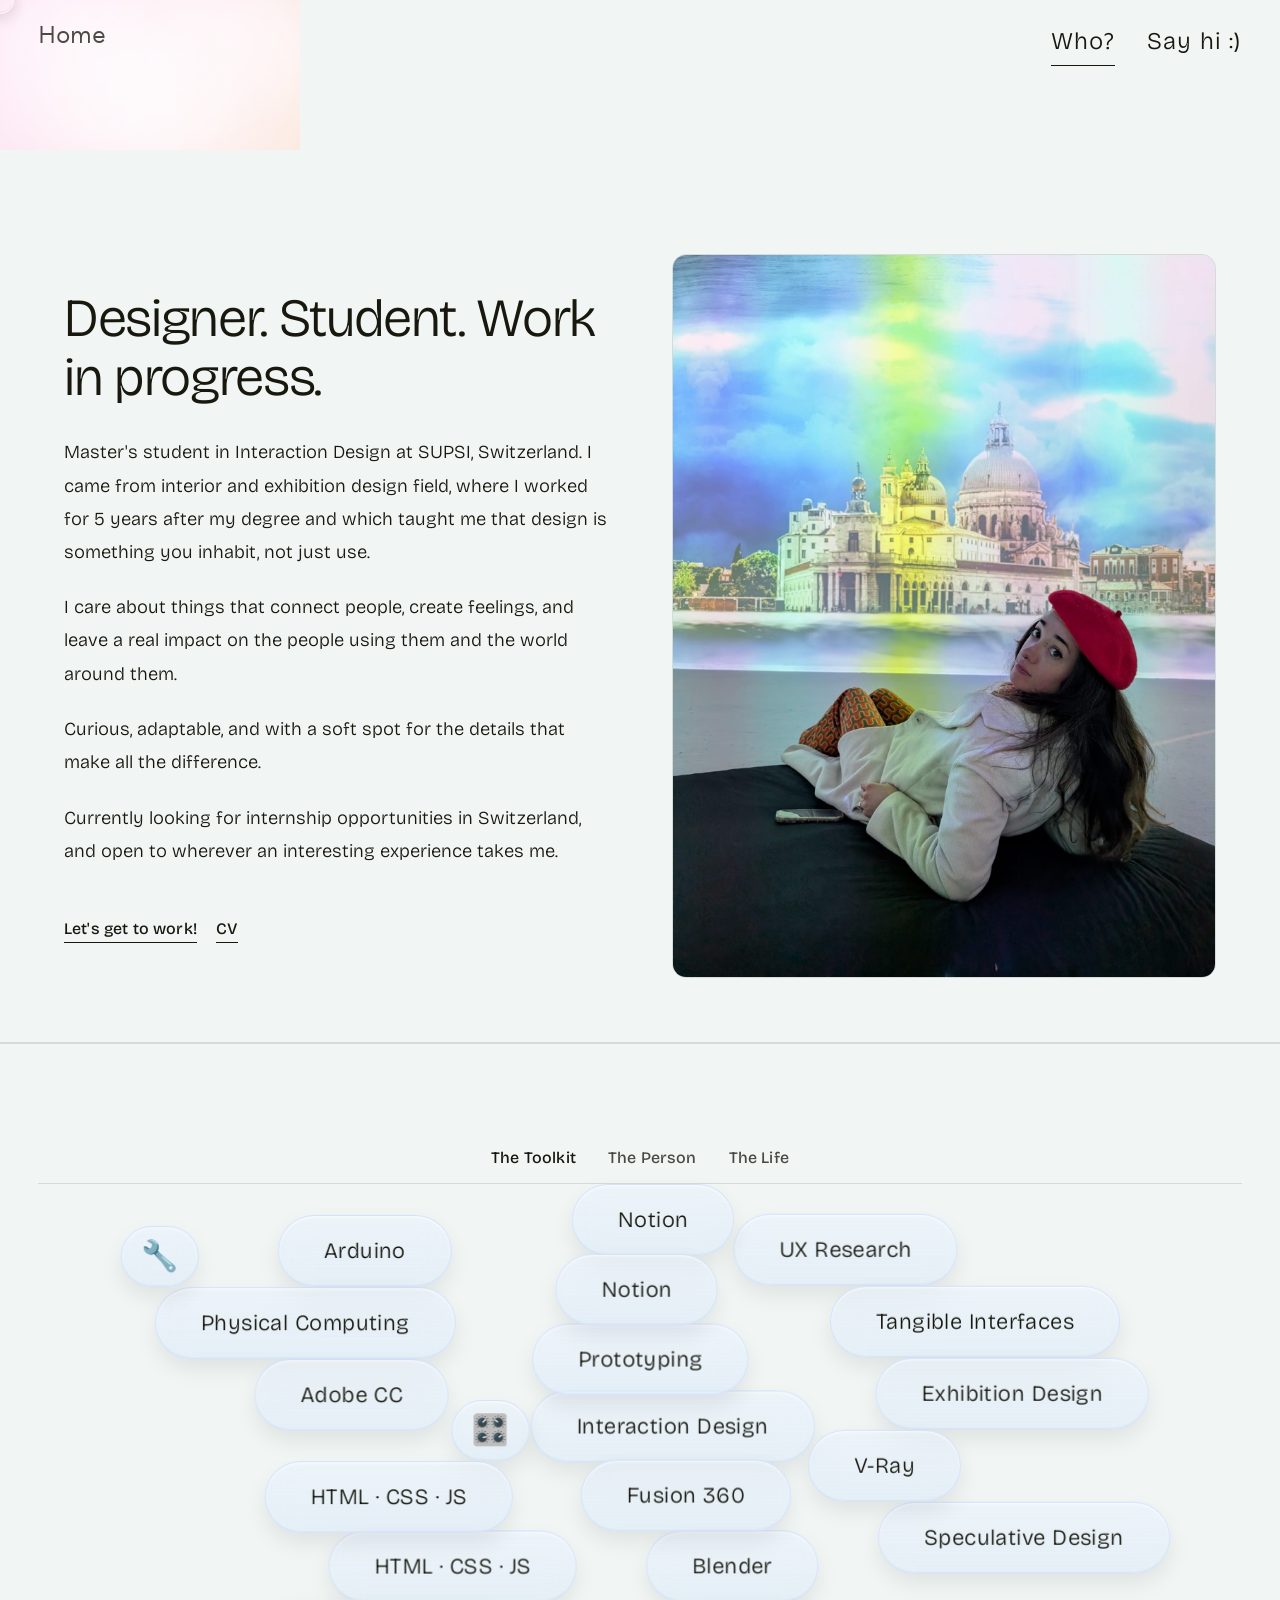
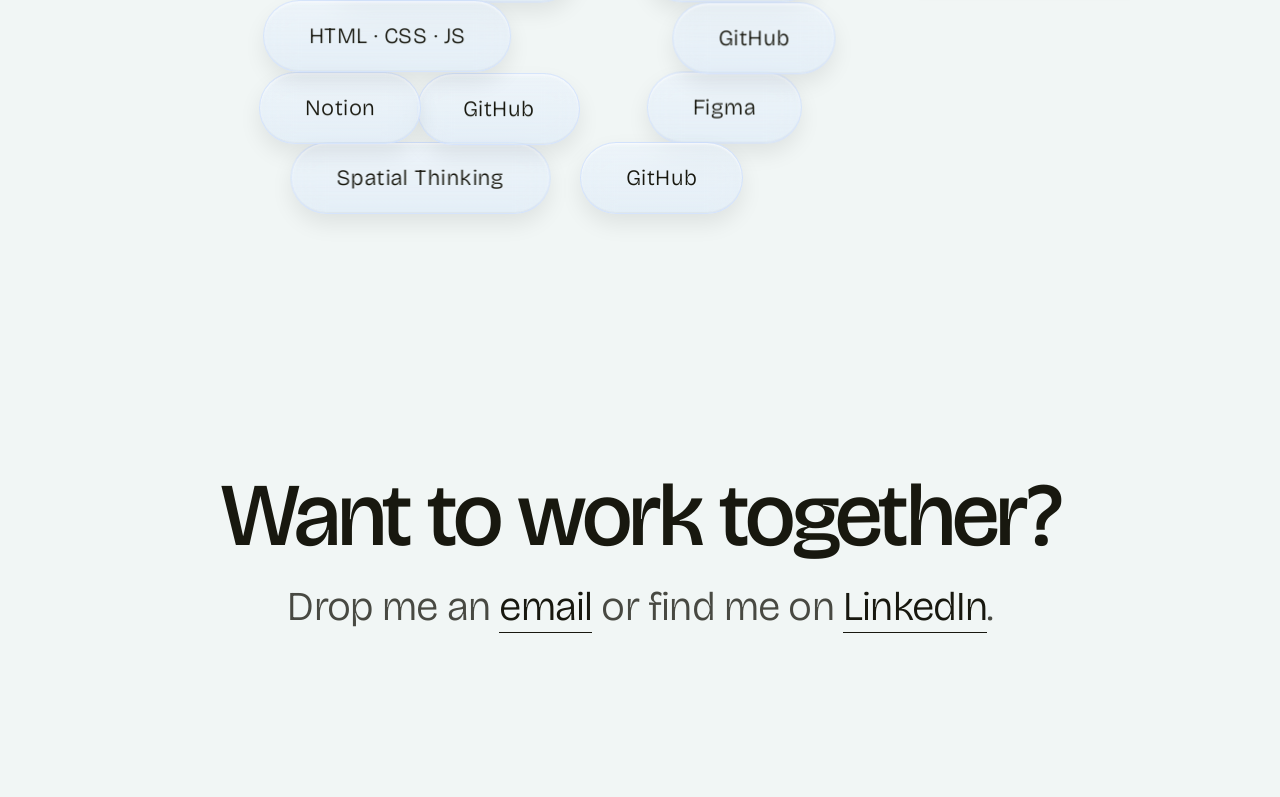
==== about.html @ cd83e803 "redesign: cube hero, nav, intro page" ====
<!DOCTYPE html>
<html lang="en">
<head>
  <meta charset="UTF-8" />
  <meta name="viewport" content="width=device-width, initial-scale=1.0" />
  <title>Nerea Asensio — About</title>
  <meta name="description" content="About Nerea Asensio, interaction designer and Master's student in Interaction Design at SUPSI, Switzerland." />

  <link rel="preconnect" href="https://fonts.googleapis.com" />
  <link rel="preconnect" href="https://fonts.gstatic.com" crossorigin />
  <link href="https://fonts.googleapis.com/css2?family=Bricolage+Grotesque:opsz,wght@12..96,300;12..96,400;12..96,500;12..96,600;12..96,700&display=swap" rel="stylesheet" />

  <link rel="stylesheet" href="style.css" />
</head>
<body>
  <canvas id="fluidCanvas" aria-hidden="true"></canvas>
  <div id="cur" aria-hidden="true"></div>

  <nav id="nav" role="navigation" aria-label="Main navigation">
    <ul class="nav-links">
      <li><a href="about.html" class="is-current" aria-current="page">Who?</a></li>
      <li><a href="mailto:nere.at.2@gmail.com">Say hi :)</a></li>
    </ul>
  </nav>

  <a href="index.html#home" id="siteHomeLink" class="is-nav" aria-label="Go home">
    <span class="label-hero" aria-hidden="true">Hi, I'm Nerea!</span>
    <span class="label-nav"  aria-hidden="false">Home</span>
  </a>

  <main>
    <section class="about-grid" aria-label="About Nerea">
      <div class="about-copy">
        <h1 class="about-q">
          <span class="r-break">Designer.</span>
          <span class="r-break">Student.</span>
          <span class="r-break">Work in progress.</span>
        </h1>
        <p class="about-body">Master's student in Interaction Design at SUPSI, Switzerland. I came from interior and exhibition design field, where I worked for 5 years after my degree and which taught me that design is something you inhabit, not just use.</p>
        <p class="about-body">I care about things that connect people, create feelings, and leave a real impact on the people using them and the world around them.</p>
        <p class="about-body">Curious, adaptable, and with a soft spot for the details that make all the difference.</p>
        <p class="about-body">Currently looking for internship opportunities in Switzerland, and open to wherever an interesting experience takes me.</p>
        <div class="about-cta-row">
          <a href="mailto:nere.at.2@gmail.com" class="about-cta">Let's get to work!</a>
          <a href="assets/cv/nerea_asensio_designer_cv.pdf" download class="about-cta about-cta--cv">CV</a>
        </div>
      </div>

      <div class="about-photo">
        <img src="assets/who/jpeg/0EE6CC74-15D5-4511-9AD6-750D167FF077.jpeg" alt="Nerea Asensio" />
      </div>
    </section>

    <section class="pit-tabs-section" aria-label="More about Nerea">
      <div class="pit-tabs-bar">
        <button class="pit-tab active" data-target="pit-skills" type="button">The Toolkit</button>
        <button class="pit-tab" data-target="pit-traits" type="button">The Person</button>
        <button class="pit-tab" data-target="pit-life" type="button">The Life</button>
      </div>

      <div class="pit-panels">
        <div class="pit-panel active" id="pit-skills">
          <div class="pit-inner">
            <div class="tag-bubble" data-pit="skills">Interaction Design</div>
            <div class="tag-bubble" data-pit="skills">UX Research</div>
            <div class="tag-bubble" data-pit="skills">Prototyping</div>
            <div class="tag-bubble" data-pit="skills">Figma</div>
            <div class="tag-bubble" data-pit="skills">HTML · CSS · JS</div>
            <div class="tag-bubble" data-pit="skills">Arduino</div>
            <div class="tag-bubble" data-pit="skills">Physical Computing</div>
            <div class="tag-bubble" data-pit="skills">Tangible Interfaces</div>
            <div class="tag-bubble" data-pit="skills">Spatial Thinking</div>
            <div class="tag-bubble" data-pit="skills">Speculative Design</div>
            <div class="tag-bubble" data-pit="skills">Exhibition Design</div>
            <div class="tag-bubble" data-pit="skills">Adobe CC</div>
            <div class="tag-bubble" data-pit="skills">Blender</div>
            <div class="tag-bubble" data-pit="skills">Fusion 360</div>
            <div class="tag-bubble" data-pit="skills">V-Ray</div>
            <div class="tag-bubble" data-pit="skills">GitHub</div>
            <div class="tag-bubble" data-pit="skills">Notion</div>
            <div class="tag-bubble tag-bubble--emoji" data-pit="skills">✏️</div>
            <div class="tag-bubble tag-bubble--emoji" data-pit="skills">🖥️</div>
            <div class="tag-bubble tag-bubble--emoji" data-pit="skills">🔧</div>
            <div class="tag-bubble tag-bubble--emoji" data-pit="skills">📐</div>
            <div class="tag-bubble tag-bubble--emoji" data-pit="skills">🎛️</div>
          </div>
        </div>

        <div class="pit-panel" id="pit-traits">
          <div class="pit-inner">
            <div class="tag-bubble" data-pit="traits">Italian 🤌</div>
            <div class="tag-bubble" data-pit="traits">Spanish</div>
            <div class="tag-bubble" data-pit="traits">English</div>
            <div class="tag-bubble" data-pit="traits">Catalan</div>
            <div class="tag-bubble" data-pit="traits">Learning German!</div>
            <div class="tag-bubble" data-pit="traits">Curious</div>
            <div class="tag-bubble" data-pit="traits">Detail-oriented</div>
            <div class="tag-bubble" data-pit="traits">Empathetic</div>
            <div class="tag-bubble" data-pit="traits">Collaborative</div>
            <div class="tag-bubble" data-pit="traits">Creative</div>
            <div class="tag-bubble" data-pit="traits">Adaptable</div>
            <div class="tag-bubble" data-pit="traits">Systems thinker</div>
            <div class="tag-bubble" data-pit="traits">Storyteller</div>
            <div class="tag-bubble" data-pit="traits">Organized</div>
            <div class="tag-bubble" data-pit="traits">Perfectionist</div>
            <div class="tag-bubble" data-pit="traits">Enthusiastic</div>
            <div class="tag-bubble tag-bubble--emoji" data-pit="traits">💬</div>
            <div class="tag-bubble tag-bubble--emoji" data-pit="traits">🌍</div>
            <div class="tag-bubble tag-bubble--emoji" data-pit="traits">✨</div>
            <div class="tag-bubble tag-bubble--emoji" data-pit="traits">🤝</div>
          </div>
        </div>

        <div class="pit-panel" id="pit-life">
          <div class="pit-inner">
            <div class="tag-bubble" data-pit="life">Diving</div>
            <div class="tag-bubble" data-pit="life">Mountains</div>
            <div class="tag-bubble" data-pit="life">Skiing</div>
            <div class="tag-bubble" data-pit="life">Running</div>
            <div class="tag-bubble" data-pit="life">Dog mum</div>
            <div class="tag-bubble" data-pit="life">Nature</div>
            <div class="tag-bubble" data-pit="life">Travel</div>
            <div class="tag-bubble" data-pit="life">Art</div>
            <div class="tag-bubble" data-pit="life">Baking</div>
            <div class="tag-bubble" data-pit="life">Yoga</div>
            <div class="tag-bubble tag-bubble--emoji" data-pit="life">🌊</div>
            <div class="tag-bubble tag-bubble--emoji" data-pit="life">🏔️</div>
            <div class="tag-bubble tag-bubble--emoji" data-pit="life">⛷️</div>
            <div class="tag-bubble tag-bubble--emoji" data-pit="life">🏃</div>
            <div class="tag-bubble tag-bubble--emoji" data-pit="life">🐕</div>
            <div class="tag-bubble tag-bubble--emoji" data-pit="life">🌿</div>
            <div class="tag-bubble tag-bubble--emoji" data-pit="life">✈️</div>
            <div class="tag-bubble tag-bubble--emoji" data-pit="life">🎨</div>
            <div class="tag-bubble tag-bubble--emoji" data-pit="life">🍞</div>
            <div class="tag-bubble tag-bubble--emoji" data-pit="life">🧘</div>
          </div>
        </div>
      </div>
    </section>

    <section id="cta" aria-label="Call to action">
      <div class="cta-inner">
        <p class="cta-line1">Want to work together?</p>
        <p class="cta-line2">
          Drop me an
          <a href="mailto:nere.at.2@gmail.com" class="cta-link">email</a>
          or find me on
          <a href="https://www.linkedin.com/in/nerea-a-777526192/" class="cta-link" target="_blank" rel="noopener">LinkedIn</a>.
        </p>
      </div>
    </section>
  </main>

  <button id="back-top" aria-label="Back to top">Nowhere to go but up ↑↑</button>

  <script src="about.js"></script>
</body>
</html>
---- style.css ----
/* ─────────────────────────────────────────────
   RESET & TOKENS
───────────────────────────────────────────── */
*, *::before, *::after { margin: 0; padding: 0; box-sizing: border-box; }

@font-face {
  font-family: "Wix Madefor Text";
  src: url("./fonts/WixMadeforText-Regular.ttf") format("truetype");
  font-style: normal;
  font-weight: 400;
  font-display: swap;
}

@font-face {
  font-family: "Wix Madefor Text";
  src: url("./fonts/WixMadeforText-Medium.ttf") format("truetype");
  font-style: normal;
  font-weight: 500;
  font-display: swap;
}

@font-face {
  font-family: "Wix Madefor Text";
  src: url("./fonts/WixMadeforText-SemiBold.ttf") format("truetype");
  font-style: normal;
  font-weight: 600;
  font-display: swap;
}

@font-face {
  font-family: "Wix Madefor Text";
  src: url("./fonts/WixMadeforText-Bold.ttf") format("truetype");
  font-style: normal;
  font-weight: 700;
  font-display: swap;
}

@font-face {
  font-family: "Wix Madefor Text";
  src: url("./fonts/WixMadeforText-ExtraBold.ttf") format("truetype");
  font-style: normal;
  font-weight: 800;
  font-display: swap;
}

:root {
  --cream:   #EAEAEA;
  --cream2:  #EAEAEA;
  --ink:     #000000;
  --ink2:    rgba(0, 0, 0, 0.78);
  --muted:   rgba(0, 0, 0, 0.72);
  --border:  rgba(0, 0, 0, 0.12);
  --light:   #EAEAEA;

  /* one accent per project — swapped in via JS */
  --accent:  #18180F;

  --font-display: 'Bricolage Grotesque', sans-serif;
  --font-body:    'Wix Madefor Text', sans-serif;

  --ease-out-expo: cubic-bezier(.16,1,.3,1);
  --ease-in-out:   cubic-bezier(.76,0,.24,1);
}

html { 
  scroll-behavior: smooth; 
  font-size: 16px;
  scroll-snap-type: y proximity;
}

body {
  cursor: none;
  background: var(--cream);
  color: var(--ink);
  font-family: var(--font-display);
  font-weight: 300;
  line-height: 1.6;
  overflow-x: hidden;
  -webkit-font-smoothing: antialiased;
  overflow-wrap: break-word;
  word-break: normal;
  hyphens: none;
}
body.intro-lock {
  overflow: hidden;
  height: 100vh;
}

/* ─────────────────────────────────────────────
   CUSTOM CURSOR
───────────────────────────────────────────── */
#cur {
  position: fixed;
  width: 28px;
  height: 28px;
  border-radius: 50%;
  pointer-events: none;
  z-index: 9999;
  transform: translate(-50%, -50%);
  transition: width .3s var(--ease-out-expo),
              height .3s var(--ease-out-expo),
              opacity .25s;

  /* Fully transparent fill — content shows through */
  background: transparent;

  /* Glass rim */
  border: 1.5px solid rgba(255,255,255,0.50);

  /* Depth */
  box-shadow:
    inset 0 1.5px 2px rgba(255,255,255,0.55),
    inset 0 -1px 1.5px rgba(0,0,0,0.08),
    0 4px 16px rgba(0,0,0,0.15);
}

/* Specular highlight — faint upper-left shine arc */
#cur::before {
  content: '';
  position: absolute;
  inset: 0;
  border-radius: 50%;
  background: radial-gradient(
    ellipse 55% 38% at 36% 26%,
    rgba(255,255,255,0.22) 0%,
    rgba(255,255,255,0) 100%
  );
  pointer-events: none;
}

body.hov #cur {
  width: 18px;
  height: 18px;
  opacity: 0.75;
}

/* ─────────────────────────────────────────────
   INTRO SCREEN
───────────────────────────────────────────── */
#intro {
  position: fixed;
  inset: 0;
  background: #F5F5F0;
  z-index: 8000;
  display: flex;
  align-items: center;
  justify-content: center;
  transition: opacity .9s var(--ease-in-out);
}
#intro.out {
  opacity: 0;
  pointer-events: none;
}

.hello-word {
  position: absolute;
  font-family: var(--font-display);
  font-weight: 300;
  font-size: clamp(2.8rem, 7vw, 6rem);
  color: rgba(0,0,0,0);
  letter-spacing: -.02em;
  transition: opacity .45s ease, transform .45s var(--ease-out-expo), color .45s;
  transform: translateY(14px);
  opacity: 0;
}
.hello-word.visible {
  color: rgba(0,0,0,0.85);
  transform: translateY(0);
  opacity: 1;
}
.hello-word.fading {
  color: rgba(0,0,0,0);
  transform: translateY(-14px);
  opacity: 0;
}

.intro-lang {
  position: absolute;
  bottom: 2.5rem;
  left: 50%;
  transform: translateX(-50%);
  font-size: 11px;
  letter-spacing: .14em;
  text-transform: uppercase;
  color: rgba(0,0,0,0.35);
  font-family: var(--font-body);
  transition: opacity .3s;
}
.intro-skip {
  position: absolute;
  bottom: 2.5rem;
  right: 2.5rem;
  font-size: 11px;
  letter-spacing: .12em;
  text-transform: uppercase;
  color: rgba(0,0,0,0.35);
  font-family: var(--font-body);
}

/* ─────────────────────────────────────────────
   NAV
───────────────────────────────────────────── */
nav {
  position: fixed;
  top: 0; left: 0; right: 0;
  z-index: 500;
  padding: 1.4rem 2.4rem;
  display: flex;
  justify-content: flex-end;
  align-items: center;
  background: transparent;
  border-bottom: .5px solid transparent;
  transition: border-color .3s;
}
nav.scrolled { border-bottom-color: transparent; }

@keyframes logoWobble {
  0% { transform: scale(1); }
  20% { transform: scale(1.12) rotate(-2deg); }
  45% { transform: scale(1.12) rotate(1.6deg); }
  70% { transform: scale(1.12) rotate(-1deg); }
  100% { transform: scale(1.12) rotate(0deg); }
}

.nav-links {
  display: flex;
  gap: 2rem;
  list-style: none;
}
.nav-links a {
  font-size: 24px;
  color: var(--muted);
  text-decoration: none;
  letter-spacing: .05em;
  transition:
    color .25s ease,
    opacity .25s ease,
    transform .35s var(--ease-out-expo),
    text-shadow .35s ease;
  cursor: none;
  display: inline-block;
  position: relative;
  transform-origin: center;
}
.nav-links a::after {
  content: "";
  position: absolute;
  left: 0;
  right: 0;
  bottom: -0.22em;
  height: 1px;
  background: currentColor;
  transform: scaleX(0);
  transform-origin: right;
  transition: transform .35s var(--ease-out-expo);
}
.nav-links a:hover,
.nav-links a:focus-visible {
  opacity: 1;
  transform: translateY(-2px);
  text-shadow: 0 0 18px rgba(0, 0, 0, 0.18);
  outline: none;
}
.nav-links a:hover::after,
.nav-links a:focus-visible::after,
.nav-links a.is-current::after {
  transform: scaleX(1);
  transform-origin: left;
}
/* ── Site home link (top-left, all pages) ── */
#siteHomeLink {
  position: fixed;
  top: 1.4rem;
  left: 2.4rem;
  z-index: 600;
  font-family: var(--font-body);
  font-weight: 400;
  color: var(--muted);
  text-decoration: none;
  cursor: none;
  line-height: 1;
}

#siteHomeLink .label-hero,
#siteHomeLink .label-nav {
  display: block;
  white-space: nowrap;
  transition: opacity .38s ease, transform .42s var(--ease-out-expo);
  position: absolute;
  top: 0;
  left: 0;
}

#siteHomeLink .label-nav {
  font-size: 24px;
}

#siteHomeLink .label-hero {
  font-family: var(--font-display);
  font-size: clamp(2rem, 4vw, 3rem);
}

/* Hero state: big label visible, nav label hidden */
#siteHomeLink.is-hero .label-hero {
  color: var(--ink);
  opacity: 1;
  transform: translateY(0);
}
#siteHomeLink.is-hero .label-nav {
  opacity: 0;
  transform: translateY(4px);
  pointer-events: none;
}

/* Nav state: small label visible, hero label hidden */
#siteHomeLink.is-nav .label-hero {
  opacity: 0;
  transform: translateY(-6px);
  pointer-events: none;
}
#siteHomeLink.is-nav .label-nav {
  color: var(--muted);
  opacity: 1;
  transform: translateY(0);
}

/* Wobble on hover (nav state only) */
#siteHomeLink.is-nav:hover {
  animation: logoWobble .7s ease-in-out;
  transform: scale(1.12);
  transform-origin: left center;
}

/* ─────────────────────────────────────────────
   HERO
───────────────────────────────────────────── */
.hero {
  min-height: 100vh;
  background: #F5F5F0;
  display: flex;
  flex-direction: column;
  align-items: center;
  justify-content: center;
  position: relative;
  overflow: hidden;
  user-select: none;
}

/* ── Hero tagline (bottom-left of hero) ── */
.hero-tagline {
  position: absolute;
  bottom: 4rem;
  left: 2.4rem;
  font-family: var(--font-display);
  font-size: clamp(2rem, 4vw, 3rem);
  font-weight: 400;
  color: #fff;
  margin: 0;
  z-index: 3;
  pointer-events: none;
  line-height: 1.25;
  display: flex;
  flex-direction: column;
  gap: 0;
  white-space: nowrap;
  mix-blend-mode: difference;
}
.hero-tagline span {
  display: block;
}
.hero-tagline strong {
  font-weight: 700;
}

.drag-hint {
  position: absolute;
  bottom: 2.5rem;
  left: 50%;
  transform: translateX(-50%);
  font-family: var(--font-body);
  font-size: 13px;
  font-weight: 400;
  letter-spacing: .12em;
  text-transform: lowercase;
  color: rgba(0,0,0,0.32);
  white-space: nowrap;
  margin: 0;
  z-index: 2;
  pointer-events: none;
}

/* ─────────────────────────────────────────────
   SHARED SECTION STYLES
───────────────────────────────────────────── */
section { padding: 5.5rem 2.4rem; }

.sec-label {
  font-size: 11px;
  letter-spacing: .13em;
  text-transform: uppercase;
  color: var(--muted);
  margin-bottom: 2.8rem;
  display: flex;
  align-items: center;
  gap: 14px;
  font-family: var(--font-body);
}
.sec-label::after {
  content: '';
  flex: 1;
  height: .5px;
  background: var(--border);
}

/* Responsive breaks: block on mobile, inline on desktop */
.r-break { display: block; }
@media (min-width: 721px) {
  .r-break { display: inline; }
}

/* ─────────────────────────────────────────────
   PHILOSOPHY
───────────────────────────────────────────── */
#philosophy {
  background: var(--phil-bg, #141018);
  position: relative;
  z-index: 2;
}

/* ── Sticky stage: pinned to viewport while section scrolls beneath ── */
.phil-stage {
  position: sticky;
  top: 0;
  height: 100vh;
  overflow: hidden;
}

/* ── Text wrap: absolute fill, CSS grid stacks all phrases in same cell ── */
.phil-text-wrap {
  position: absolute;
  inset: 0;
  display: grid;
  grid-template-rows: 1fr;
  grid-template-columns: 1fr;
  align-items: center;
  padding: 0 2.4rem;
}

/* ── Each phrase occupies the same grid cell — only opacity changes ── */
.phil-phrase {
  grid-row: 1;
  grid-column: 1;
  width: 100%;
  max-width: 1200px;
  justify-self: center;
  opacity: 0;
  transition: opacity .5s var(--ease-out-expo);
  pointer-events: none;
}
.phil-phrase.active {
  opacity: 1;
  pointer-events: auto;
}

/* ── Text (no transitions — phrase container controls visibility) ── */
.phil-text {
  font-family: var(--font-display);
  font-size: clamp(2.4rem, 5.5vw, 5rem);
  font-weight: 400;
  letter-spacing: -.03em;
  line-height: 1.1;
  color: rgba(255, 255, 255, 0.92);
}

/* offset text to the side opposite the doodle */
.phil-phrase[data-side="right"] .phil-text { margin-right: 50%; }
.phil-phrase[data-side="left"]  .phil-text { margin-left:  50%; }

/* ── Stack phrase container ── */
.phil-text--stack {
  display: flex;
  flex-direction: column;
  gap: .08em;
}

/* ── Stack lines: only opacity, no movement ── */
.phil-stack-line {
  margin: 0;
  opacity: 0;
  transition: opacity .5s var(--ease-out-expo);
}
.phil-stack-line.stack-current { opacity: 1; }
.phil-stack-line.stack-faded1  { opacity: 0.5; }
.phil-stack-line.stack-faded2  { opacity: 0.3; }

/* ── Scroll triggers: invisible, create scroll distance ── */
.phil-trigger {
  height: 40vh;
}
.phil-trigger:last-of-type {
  height: 65vh;
}

/* ── Mascot (fixed, JS moves left/right and swaps pose) ── */
.phil-mascot {
  --px: 0px;
  --py: 0px;
  position: fixed;
  top: 50%;
  left: 68%;
  width: clamp(400px, 66vh, 840px);
  height: clamp(400px, 66vh, 840px);
  transform: translate(-50%, -50%) translate(var(--px), var(--py));
  pointer-events: none;
  z-index: 6;
  opacity: 0;
  transition:
    opacity .5s ease,
    left .55s var(--ease-out-expo);
}
.phil-mascot.visible    { opacity: 1; }
.phil-mascot.side-right { left: 68%; }
.phil-mascot.side-left  { left: 32%; }

/* ── Poses ── */
.phil-pose {
  position: absolute;
  inset: 0;
  width: 100%;
  height: 100%;
  object-fit: contain;
  opacity: 0;
  transition: opacity .45s ease;
}
.phil-pose.active {
  opacity: 0.88;
  animation: philBob 4s ease-in-out .4s infinite;
}

@keyframes philBob {
  0%, 100% { transform: translateY(0); }
  50%       { transform: translateY(-13px); }
}

/* ─────────────────────────────────────────────
   PHILOSOPHY — mobile
───────────────────────────────────────────── */
@media (max-width: 720px) {
  .phil-text-wrap {
    padding: 0 1.4rem;
    align-items: center;
  }

  .phil-phrase[data-side="right"] .phil-text,
  .phil-phrase[data-side="left"]  .phil-text {
    max-width: 58%;
    text-align: center;
  }
  .phil-phrase[data-side="right"] .phil-text { margin-right: 42%; }
  .phil-phrase[data-side="left"]  .phil-text { margin-left: 42%; }

  .phil-mascot {
    top: 50%;
    left: 72%;
    transform: translate(-50%, -50%) translate(var(--px), var(--py));
    width: clamp(170px, 30vh, 260px);
    height: clamp(170px, 30vh, 260px);
    transition: opacity .5s ease, left .55s var(--ease-out-expo);
  }
  .phil-mascot.side-right { left: 72%; }
  .phil-mascot.side-left  { left: 28%; }

  .phil-text {
    font-size: clamp(1.8rem, 7vw, 2.8rem);
  }

  .phil-trigger {
    height: 50vh;
  }
  .phil-trigger:last-of-type {
    height: 72vh;
  }
}

/* ─────────────────────────────────────────────
   CTA
───────────────────────────────────────────── */
#cta {
  background: transparent;
  min-height: 55vh;
  display: flex;
  align-items: center;
  justify-content: center;
  padding: 5rem 2.4rem;
  text-align: center;
}

.cta-inner {
  display: flex;
  flex-direction: column;
  gap: 1.2rem;
  align-items: center;
}

.cta-line1 {
  font-family: var(--font-display);
  font-size: clamp(2.8rem, 7vw, 6.5rem);
  font-weight: 500;
  letter-spacing: -.03em;
  line-height: 1.05;
  color: var(--ink);

  opacity: 0;
  transition: opacity .75s var(--ease-out-expo);
}

.cta-line2 {
  font-family: var(--font-display);
  font-size: clamp(1.4rem, 3.2vw, 2.8rem);
  font-weight: 300;
  letter-spacing: -.02em;
  line-height: 1.2;
  color: var(--ink2);

  opacity: 0;
  transition: opacity .75s var(--ease-out-expo) .12s;
}

#cta.cta-revealed .cta-line1,
#cta.cta-revealed .cta-line2 {
  opacity: 1;
}

.cta-link {
  color: var(--ink);
  text-decoration: none;
  border-bottom: 1.5px solid var(--ink);
  padding-bottom: 1px;
  cursor: none;
  transition: color .25s, border-color .25s;
}
.cta-link:hover {
  color: var(--muted);
  border-color: var(--muted);
}

@media (max-width: 720px) {
  #cta { min-height: 40vh; padding: 4rem 1.4rem; }
  .cta-line1 { font-size: clamp(2rem, 8vw, 3rem); }
  .cta-line2 { font-size: clamp(1.1rem, 5vw, 1.6rem); }
}


/* ─────────────────────────────────────────────
   BACK TO TOP
───────────────────────────────────────────── */
#back-top {
  position: fixed;
  bottom: 2rem;
  left: 2rem;
  z-index: 400;
  background: none;
  border: none;
  padding: 0;
  font-family: var(--font-body);
  font-size: 11px;
  font-weight: 400;
  letter-spacing: .12em;
  text-transform: uppercase;
  color: var(--muted);
  cursor: none;
  opacity: 0;
  transform: translateY(6px) scale(1);
  transition: opacity .35s ease, transform .35s ease, color .2s;
  pointer-events: none;
}
#back-top.visible {
  opacity: 1;
  transform: translateY(0) scale(1);
  pointer-events: all;
}
#back-top:hover {
  color: var(--ink);
  transform: translateY(0) scale(1.14);
}

@media (max-width: 720px) {
  #back-top { cursor: auto; }
}

/* ─────────────────────────────────────────────
   MOBILE
───────────────────────────────────────────── */
@media (max-width: 720px) {
  body { cursor: none; }
  #cur { display: block; }

  nav { padding: 1rem 1.2rem; justify-content: flex-end; gap: 0.5rem; }
  .nav-links { gap: 0.8rem; flex-wrap: nowrap; justify-content: flex-end; }
  .nav-links a { font-size: 13px; white-space: nowrap; }
  #siteHomeLink { top: 1rem; left: 1.2rem; }
  #siteHomeLink .label-nav { font-size: 13px; }

  .hero-tagline {
    left: 1.2rem;
  }

  .drag-hint {
    bottom: 2rem;
  }

  section { padding: 4rem 1.4rem; }

  .prow-top { grid-template-columns: 2.5rem 1fr; }
  .plearn { display: none; }

  .prow-detail { grid-template-columns: 2.5rem 1fr; }
  .prow-swatch { display: none; }

}

.lw {
  display: inline-block;
  vertical-align: baseline;
  will-change: transform;
}

.lc {
  display: inline-block;
  vertical-align: baseline;
  will-change: transform;
}

/* On mobile, revert to plain inline — no hover on touch anyway */
@media (max-width: 720px) {
  .lw {
    display: inline;
    will-change: auto;
    transform: none !important;
  }
  .lc {
    display: inline;
    will-change: auto;
    transform: none !important;
  }
}

/* ════════════════════════════════════
   ABOUT PAGE
════════════════════════════════════ */

.nav-links a.is-current {
  opacity: 1;
}

/* ── Zone A: top half ── */
.about-grid {
  display: grid;
  grid-template-columns: 1fr 1fr;
  align-items: stretch;
  min-height: 50vh;
  padding: 6rem var(--side-pad, 5vw) 4rem;
  gap: 4rem;
  border-bottom: .5px solid var(--border);
}

.about-copy {
  display: flex;
  flex-direction: column;
  justify-content: center;
}

.about-q {
  font-family: var(--font-display);
  font-size: clamp(2.2rem, 4.2vw, 3.4rem);
  font-weight: 300;
  letter-spacing: -.025em;
  line-height: 1.1;
  margin-bottom: 1.8rem;
  color: var(--ink);
}

.about-body {
  font-size: clamp(1rem, 1.6vw, 1.15rem);
  line-height: 1.8;
  margin-bottom: 1.4rem;
  color: var(--ink);
}

.about-cta-row {
  display: flex;
  flex-wrap: wrap;
  gap: 1.2rem;
  margin-top: 1.6rem;
}

.about-cta {
  display: inline-block;
  padding: 0;
  font-family: var(--font-display);
  font-size: 1rem;
  font-weight: 500;
  letter-spacing: .01em;
  text-transform: none;
  text-decoration: none;
  color: var(--ink);
  cursor: none;
  position: relative;
  border-bottom: 1.5px solid currentColor;
  transition: opacity .25s ease, border-color .25s ease;
}
.about-cta:hover { opacity: .62; }

.about-photo {
  width: 100%;
  height: 100%;
  border-radius: 14px;
  overflow: hidden;
  border: .5px solid var(--border);
}
.about-photo img {
  width: 100%;
  height: 100%;
  object-fit: cover;
  display: block;
}

/* ── Zone B: ball pit ── */
.pit-tabs-section {
  width: 100%;
  min-height: 50vh;
  background: var(--cream);
  border-top: .5px solid var(--border);
}

.pit-tabs-bar {
  display: flex;
  justify-content: center;
  gap: 2rem;
  border-bottom: .5px solid var(--border);
  padding: 1rem 1.1rem;
  flex-wrap: wrap;
}

.pit-tab {
  flex: 0 1 auto;
  max-width: none;
  padding: 0;
  font-family: var(--font-display);
  font-size: 1rem;
  font-weight: 500;
  letter-spacing: .01em;
  text-transform: none;
  color: var(--muted);
  background: none;
  border: none;
  cursor: none;
  transition: color .25s ease, opacity .25s ease;
}
.pit-tab:hover { color: var(--ink); }
.pit-tab.active {
  color: var(--ink);
  opacity: 1;
}

.pit-panels {
  position: relative;
  width: 100%;
  min-height: 70vh;
}

.pit-panel {
  display: none;
  width: 100%;
  height: 100%;
  min-height: 70vh;
}
.pit-panel.active { display: block; }

.pit-inner {
  position: relative;
  width: 100%;
  height: 100%;
  min-height: 70vh;
}

/* ── Bubbles ── */
.tag-bubble {
  position: absolute;
  padding: 1.1rem 2.8rem;
  border-radius: 100px;
  font-size: 22px;
  font-family: var(--font-display);
  letter-spacing: .02em;
  white-space: nowrap;
  cursor: grab;
  user-select: none;
  will-change: transform;
  backdrop-filter: blur(16px) saturate(122%);
  -webkit-backdrop-filter: blur(16px) saturate(122%);
  border: 1.2px solid rgba(255,255,255,0.58);
  box-shadow:
    inset 0 1.5px 2px rgba(255,255,255,0.62),
    inset 0 -1px 1px rgba(0,0,0,0.06),
    0 10px 24px rgba(0,0,0,0.10);
  color: var(--ink);
  overflow: hidden;
}
.tag-bubble:active { cursor: grabbing; }

.tag-bubble--emoji {
  padding: .9rem 1.2rem;
  font-size: 30px;
  line-height: 1;
}

#pit-skills .tag-bubble {
  background: linear-gradient(180deg, rgba(232,241,255,0.42), rgba(189,214,255,0.22));
  border-color: rgba(196,216,255,0.56);
}
#pit-traits .tag-bubble {
  background: linear-gradient(180deg, rgba(234,255,238,0.40), rgba(183,232,192,0.22));
  border-color: rgba(186,230,192,0.54);
}
#pit-life .tag-bubble {
  background: linear-gradient(180deg, rgba(255,242,225,0.42), rgba(246,207,167,0.22));
  border-color: rgba(244,206,170,0.54);
}
#pit-skills .tag-bubble,
#pit-traits .tag-bubble,
#pit-life   .tag-bubble {
  box-shadow:
    inset 0 1.5px 2px rgba(255,255,255,0.64),
    inset 0 -1px 1px rgba(0,0,0,0.04),
    0 10px 22px rgba(0,0,0,0.08);
}

/* ── Mobile ── */
@media (max-width: 720px) {
  .about-grid {
    grid-template-columns: 1fr;
    padding: 5rem 1.4rem 2.5rem;
    gap: 2rem;
    min-height: unset;
  }
  .about-photo {
    display: block;
    height: clamp(320px, 56vh, 520px);
  }
  .pit-tabs-bar { gap: 1rem; padding: .85rem 1.2rem; justify-content: flex-start; }
  .pit-tab { font-size: .95rem; }
  .tag-bubble { font-size: 16px; padding: .8rem 1.6rem; }
  .tag-bubble--emoji { font-size: 22px; }
  .about-cta-row { gap: .9rem; }
}

/* ═══════════════════════════════════════════
   RUBIK CUBE HERO
═══════════════════════════════════════════ */

.cube-scene {
  position: absolute;
  width: min(44vmin, 360px);
  height: min(44vmin, 360px);
  border-radius: 18px;
  perspective: 1000px;
  perspective-origin: 50% 50%;
  /* JS will control left/top for movement */
  top: 50%;
  left: 50%;
  transform: translate(-50%, -50%);
  cursor: grab;
  z-index: 2;
}
.cube-scene:active { cursor: grabbing; }

.cube {
  width: 100%;
  height: 100%;
  position: relative;
  transform-style: preserve-3d;
  transform: rotateX(-18deg) rotateY(28deg);
  will-change: transform;
}

/* ── Face base ── */
.face {
  position: absolute;
  width: min(44vmin, 360px);
  height: min(44vmin, 360px);
  transform-style: preserve-3d;
  background: transparent;
  padding: 0;
  box-sizing: border-box;
  overflow: visible;
}

/* Face positions — translateZ = half of face size = 180px (matches min(44vmin,360px)/2) */
.face-front  { transform: translateZ(180px); }
.face-back   { transform: rotateY(180deg) translateZ(180px); }
.face-right  { transform: rotateY(90deg)  translateZ(180px); }
.face-left   { transform: rotateY(-90deg) translateZ(180px); }
.face-top    { transform: rotateX(90deg)  translateZ(180px); }
.face-bottom { transform: rotateX(-90deg) translateZ(180px); }

.sticker-grid {
  position: absolute;
  inset: 0;
  display: grid;
  grid-template-columns: repeat(3, 1fr);
  grid-template-rows: repeat(3, 1fr);
  gap: 10px;
  padding: 10px;
  box-sizing: border-box;
  z-index: 1;
}

.sticker {
  background-size: 300% 300%;
  background-repeat: no-repeat;
  border-radius: 16%;
  overflow: hidden;
}

/* ── Face tap zone (invisible click overlay) ── */
.face-tap-zone {
  position: absolute;
  inset: 0;
  z-index: 10;
  /* hidden but clickable */
}

/* ── Face label ── */
.face-label {
  position: absolute;
  bottom: 14px;
  left: 14px;
  right: 14px;
  font-family: var(--font-body);
  font-size: clamp(0.85rem, 2vmin, 1.1rem);
  font-weight: 700;
  letter-spacing: 0.08em;
  text-transform: uppercase;
  color: rgba(255,255,255,0.95);
  text-shadow: 0 1px 6px rgba(0,0,0,0.5);
  opacity: 0;
  transform: translateY(4px);
  transition: opacity 0.2s ease, transform 0.2s ease;
  pointer-events: none;
  z-index: 12;
}
.face:hover .face-label {
  opacity: 1;
  transform: translateY(0);
}
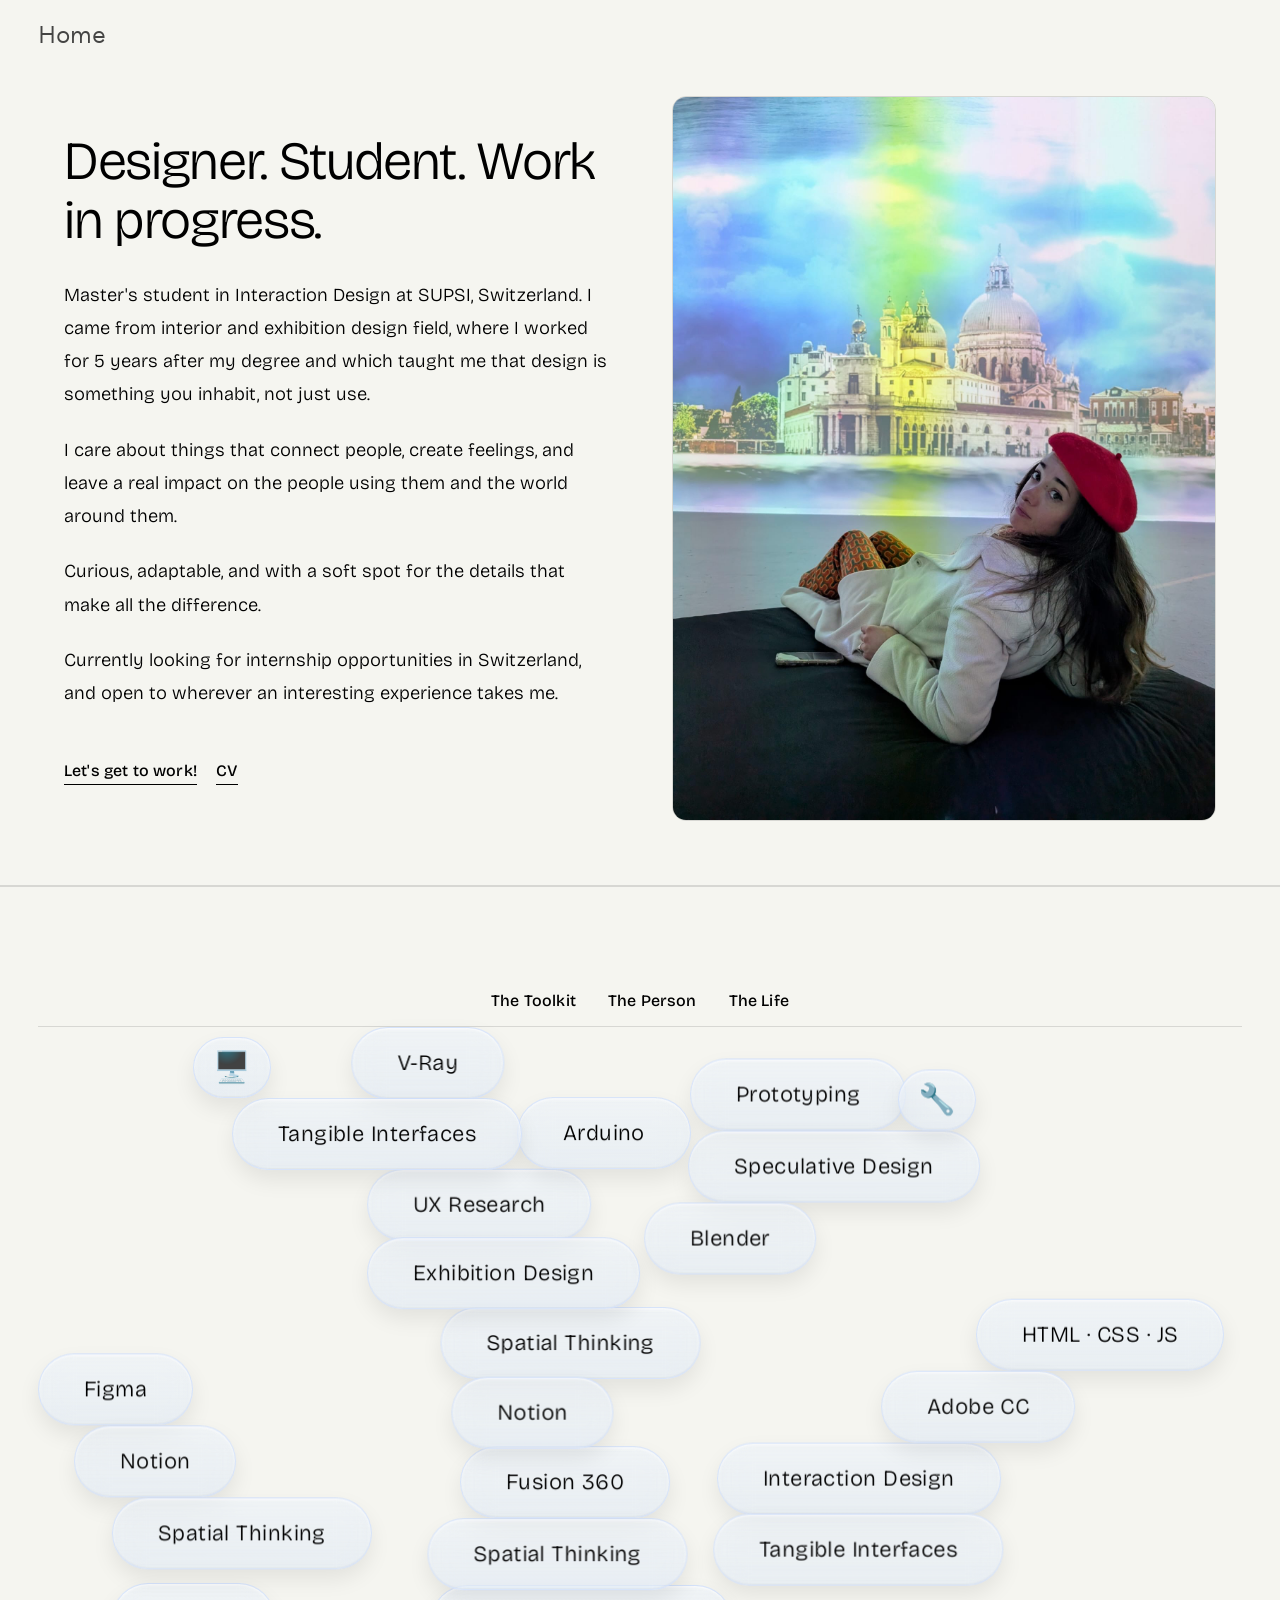
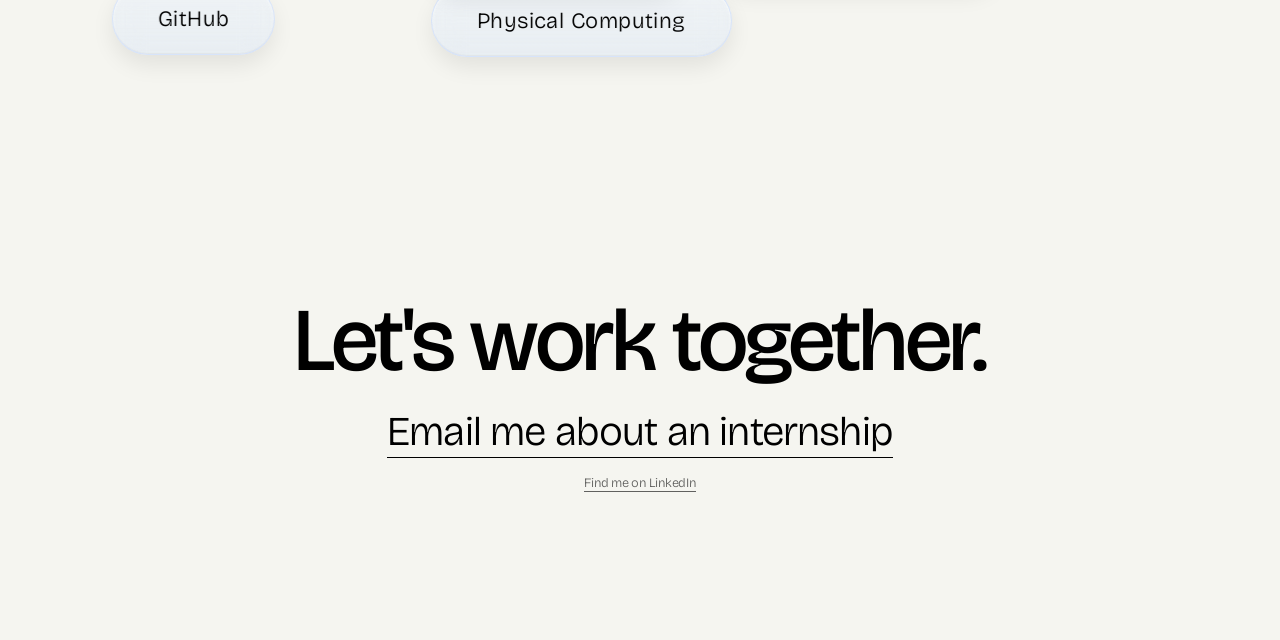
==== commit 9a4d361b: "modifications: about page" ====
--- a/about.html
+++ b/about.html
@@ -18,8 +18,6 @@
 
   <nav id="nav" role="navigation" aria-label="Main navigation">
     <ul class="nav-links">
-      <li><a href="about.html" class="is-current" aria-current="page">Who?</a></li>
-      <li><a href="mailto:nere.at.2@gmail.com">Say hi :)</a></li>
     </ul>
   </nav>
 
@@ -140,12 +138,13 @@
 
     <section id="cta" aria-label="Call to action">
       <div class="cta-inner">
-        <p class="cta-line1">Want to work together?</p>
+        <p class="cta-line1">Let's work together.</p>
         <p class="cta-line2">
-          Drop me an
-          <a href="mailto:nere.at.2@gmail.com" class="cta-link">email</a>
-          or find me on
-          <a href="https://www.linkedin.com/in/nerea-a-777526192/" class="cta-link" target="_blank" rel="noopener">LinkedIn</a>.
+          <a href="mailto:hello@nereaasensio.me" class="cta-link">Email me about an internship</a>
+        </p>
+        <p class="cta-line2" style="font-size: 0.8em; opacity: 0.6;">
+          <a href="https://www.linkedin.com/in/nerea-a-777526192/" class="cta-link"
+             target="_blank" rel="noopener">Find me on LinkedIn</a>
         </p>
       </div>
     </section>
--- a/style.css
+++ b/style.css
@@ -44,13 +44,13 @@
 }
 
 :root {
-  --cream:   #EAEAEA;
-  --cream2:  #EAEAEA;
+  --cream:   #F5F5F0;
+  --cream2:  #F5F5F0;
   --ink:     #000000;
   --ink2:    rgba(0, 0, 0, 0.78);
   --muted:   rgba(0, 0, 0, 0.72);
   --border:  rgba(0, 0, 0, 0.12);
-  --light:   #EAEAEA;
+  --light:   #F5F5F0;
 
   /* one accent per project — swapped in via JS */
   --accent:  #18180F;
@@ -69,7 +69,6 @@
 }
 
 body {
-  cursor: none;
   background: var(--cream);
   color: var(--ink);
   font-family: var(--font-display);
@@ -86,116 +85,6 @@
   height: 100vh;
 }
 
-/* ─────────────────────────────────────────────
-   CUSTOM CURSOR
-───────────────────────────────────────────── */
-#cur {
-  position: fixed;
-  width: 28px;
-  height: 28px;
-  border-radius: 50%;
-  pointer-events: none;
-  z-index: 9999;
-  transform: translate(-50%, -50%);
-  transition: width .3s var(--ease-out-expo),
-              height .3s var(--ease-out-expo),
-              opacity .25s;
-
-  /* Fully transparent fill — content shows through */
-  background: transparent;
-
-  /* Glass rim */
-  border: 1.5px solid rgba(255,255,255,0.50);
-
-  /* Depth */
-  box-shadow:
-    inset 0 1.5px 2px rgba(255,255,255,0.55),
-    inset 0 -1px 1.5px rgba(0,0,0,0.08),
-    0 4px 16px rgba(0,0,0,0.15);
-}
-
-/* Specular highlight — faint upper-left shine arc */
-#cur::before {
-  content: '';
-  position: absolute;
-  inset: 0;
-  border-radius: 50%;
-  background: radial-gradient(
-    ellipse 55% 38% at 36% 26%,
-    rgba(255,255,255,0.22) 0%,
-    rgba(255,255,255,0) 100%
-  );
-  pointer-events: none;
-}
-
-body.hov #cur {
-  width: 18px;
-  height: 18px;
-  opacity: 0.75;
-}
-
-/* ─────────────────────────────────────────────
-   INTRO SCREEN
-───────────────────────────────────────────── */
-#intro {
-  position: fixed;
-  inset: 0;
-  background: #F5F5F0;
-  z-index: 8000;
-  display: flex;
-  align-items: center;
-  justify-content: center;
-  transition: opacity .9s var(--ease-in-out);
-}
-#intro.out {
-  opacity: 0;
-  pointer-events: none;
-}
-
-.hello-word {
-  position: absolute;
-  font-family: var(--font-display);
-  font-weight: 300;
-  font-size: clamp(2.8rem, 7vw, 6rem);
-  color: rgba(0,0,0,0);
-  letter-spacing: -.02em;
-  transition: opacity .45s ease, transform .45s var(--ease-out-expo), color .45s;
-  transform: translateY(14px);
-  opacity: 0;
-}
-.hello-word.visible {
-  color: rgba(0,0,0,0.85);
-  transform: translateY(0);
-  opacity: 1;
-}
-.hello-word.fading {
-  color: rgba(0,0,0,0);
-  transform: translateY(-14px);
-  opacity: 0;
-}
-
-.intro-lang {
-  position: absolute;
-  bottom: 2.5rem;
-  left: 50%;
-  transform: translateX(-50%);
-  font-size: 11px;
-  letter-spacing: .14em;
-  text-transform: uppercase;
-  color: rgba(0,0,0,0.35);
-  font-family: var(--font-body);
-  transition: opacity .3s;
-}
-.intro-skip {
-  position: absolute;
-  bottom: 2.5rem;
-  right: 2.5rem;
-  font-size: 11px;
-  letter-spacing: .12em;
-  text-transform: uppercase;
-  color: rgba(0,0,0,0.35);
-  font-family: var(--font-body);
-}
 
 /* ─────────────────────────────────────────────
    NAV
@@ -214,6 +103,15 @@
 }
 nav.scrolled { border-bottom-color: transparent; }
 
+/* Nav turns white when over a dark-background section (e.g. philosophy) */
+nav.on-dark .nav-links a,
+nav.on-dark ~ #siteHomeLink .label-nav {
+  color: rgba(255,255,255,0.88) !important;
+}
+nav.on-dark .nav-links a::after {
+  background: rgba(255,255,255,0.88);
+}
+
 @keyframes logoWobble {
   0% { transform: scale(1); }
   20% { transform: scale(1.12) rotate(-2deg); }
@@ -229,7 +127,7 @@
 }
 .nav-links a {
   font-size: 24px;
-  color: var(--muted);
+  color: var(--ink);
   text-decoration: none;
   letter-spacing: .05em;
   transition:
@@ -237,7 +135,6 @@
     opacity .25s ease,
     transform .35s var(--ease-out-expo),
     text-shadow .35s ease;
-  cursor: none;
   display: inline-block;
   position: relative;
   transform-origin: center;
@@ -277,7 +174,6 @@
   font-weight: 400;
   color: var(--muted);
   text-decoration: none;
-  cursor: none;
   line-height: 1;
 }
 
@@ -293,16 +189,24 @@
 
 #siteHomeLink .label-nav {
   font-size: 24px;
+  transition:
+    color .25s ease,
+    opacity .38s ease,
+    transform .35s var(--ease-out-expo),
+    text-shadow .35s ease;
 }
 
 #siteHomeLink .label-hero {
   font-family: var(--font-display);
-  font-size: clamp(2rem, 4vw, 3rem);
+  font-size: clamp(4rem, 8vw, 6rem);
 }
 
 /* Hero state: big label visible, nav label hidden */
+#siteHomeLink.is-hero {
+  mix-blend-mode: difference;
+}
 #siteHomeLink.is-hero .label-hero {
-  color: var(--ink);
+  color: white;
   opacity: 1;
   transform: translateY(0);
 }
@@ -324,11 +228,27 @@
   transform: translateY(0);
 }
 
-/* Wobble on hover (nav state only) */
-#siteHomeLink.is-nav:hover {
-  animation: logoWobble .7s ease-in-out;
-  transform: scale(1.12);
-  transform-origin: left center;
+/* Hover: same lift + underline as the other nav links */
+#siteHomeLink.is-nav:hover .label-nav {
+  opacity: 1;
+  transform: translateY(-2px);
+  text-shadow: 0 0 18px rgba(0, 0, 0, 0.18);
+}
+#siteHomeLink.is-nav .label-nav::after {
+  content: "";
+  position: absolute;
+  left: 0;
+  right: 0;
+  bottom: -0.22em;
+  height: 1px;
+  background: currentColor;
+  transform: scaleX(0);
+  transform-origin: right;
+  transition: transform .35s var(--ease-out-expo);
+}
+#siteHomeLink.is-nav:hover .label-nav::after {
+  transform: scaleX(1);
+  transform-origin: left;
 }
 
 /* ─────────────────────────────────────────────
@@ -636,7 +556,6 @@
   text-decoration: none;
   border-bottom: 1.5px solid var(--ink);
   padding-bottom: 1px;
-  cursor: none;
   transition: color .25s, border-color .25s;
 }
 .cta-link:hover {
@@ -657,7 +576,8 @@
 #back-top {
   position: fixed;
   bottom: 2rem;
-  left: 2rem;
+  left: 50%;
+  transform: translateX(-50%) translateY(6px);
   z-index: 400;
   background: none;
   border: none;
@@ -668,20 +588,19 @@
   letter-spacing: .12em;
   text-transform: uppercase;
   color: var(--muted);
-  cursor: none;
   opacity: 0;
-  transform: translateY(6px) scale(1);
   transition: opacity .35s ease, transform .35s ease, color .2s;
   pointer-events: none;
+  white-space: nowrap;
 }
 #back-top.visible {
   opacity: 1;
-  transform: translateY(0) scale(1);
+  transform: translateX(-50%) translateY(0);
   pointer-events: all;
 }
 #back-top:hover {
   color: var(--ink);
-  transform: translateY(0) scale(1.14);
+  transform: translateX(-50%) translateY(0) scale(1.14);
 }
 
 @media (max-width: 720px) {
@@ -692,14 +611,12 @@
    MOBILE
 ───────────────────────────────────────────── */
 @media (max-width: 720px) {
-  body { cursor: none; }
-  #cur { display: block; }
-
   nav { padding: 1rem 1.2rem; justify-content: flex-end; gap: 0.5rem; }
   .nav-links { gap: 0.8rem; flex-wrap: nowrap; justify-content: flex-end; }
   .nav-links a { font-size: 13px; white-space: nowrap; }
   #siteHomeLink { top: 1rem; left: 1.2rem; }
   #siteHomeLink .label-nav { font-size: 13px; }
+  #siteHomeLink .label-hero { font-size: clamp(1.5rem, 5vw, 2rem); }
 
   .hero-tagline {
     left: 1.2rem;
@@ -804,7 +721,6 @@
   text-transform: none;
   text-decoration: none;
   color: var(--ink);
-  cursor: none;
   position: relative;
   border-bottom: 1.5px solid currentColor;
   transition: opacity .25s ease, border-color .25s ease;
@@ -854,7 +770,6 @@
   color: var(--muted);
   background: none;
   border: none;
-  cursor: none;
   transition: color .25s ease, opacity .25s ease;
 }
 .pit-tab:hover { color: var(--ink); }
@@ -971,6 +886,7 @@
   transform: translate(-50%, -50%);
   cursor: grab;
   z-index: 2;
+  touch-action: none;
 }
 .cube-scene:active { cursor: grabbing; }
 
@@ -989,19 +905,20 @@
   width: min(44vmin, 360px);
   height: min(44vmin, 360px);
   transform-style: preserve-3d;
-  background: transparent;
+  background: var(--cream);
   padding: 0;
   box-sizing: border-box;
-  overflow: visible;
-}
-
-/* Face positions — translateZ = half of face size = 180px (matches min(44vmin,360px)/2) */
-.face-front  { transform: translateZ(180px); }
-.face-back   { transform: rotateY(180deg) translateZ(180px); }
-.face-right  { transform: rotateY(90deg)  translateZ(180px); }
-.face-left   { transform: rotateY(-90deg) translateZ(180px); }
-.face-top    { transform: rotateX(90deg)  translateZ(180px); }
-.face-bottom { transform: rotateX(-90deg) translateZ(180px); }
+  overflow: hidden;
+  border-radius: 10px;
+}
+
+/* Face positions — translateZ = half of face size = calc(min(44vmin,360px)/2) */
+.face-front  { transform: translateZ(calc(min(44vmin, 360px) / 2)); }
+.face-back   { transform: rotateY(180deg) translateZ(calc(min(44vmin, 360px) / 2)); }
+.face-right  { transform: rotateY(90deg)  translateZ(calc(min(44vmin, 360px) / 2)); }
+.face-left   { transform: rotateY(-90deg) translateZ(calc(min(44vmin, 360px) / 2)); }
+.face-top    { transform: rotateX(90deg)  translateZ(calc(min(44vmin, 360px) / 2)); }
+.face-bottom { transform: rotateX(-90deg) translateZ(calc(min(44vmin, 360px) / 2)); }
 
 .sticker-grid {
   position: absolute;
@@ -1009,8 +926,8 @@
   display: grid;
   grid-template-columns: repeat(3, 1fr);
   grid-template-rows: repeat(3, 1fr);
-  gap: 10px;
-  padding: 10px;
+  gap: 4px;
+  padding: 4px;
   box-sizing: border-box;
   z-index: 1;
 }
@@ -1026,9 +943,10 @@
 .face-tap-zone {
   position: absolute;
   inset: 0;
-  z-index: 10;
-  /* hidden but clickable */
-}
+  z-index: 13;
+  /* hidden but clickable — must sit above ::after (11) and face-label (12) */
+}
+
 
 /* ── Face label ── */
 .face-label {
@@ -1037,19 +955,46 @@
   left: 14px;
   right: 14px;
   font-family: var(--font-body);
-  font-size: clamp(0.85rem, 2vmin, 1.1rem);
+  font-size: clamp(1rem, 2.8vmin, 1.45rem);
   font-weight: 700;
-  letter-spacing: 0.08em;
+  letter-spacing: 0.06em;
   text-transform: uppercase;
-  color: rgba(255,255,255,0.95);
-  text-shadow: 0 1px 6px rgba(0,0,0,0.5);
-  opacity: 0;
-  transform: translateY(4px);
-  transition: opacity 0.2s ease, transform 0.2s ease;
+  color: rgba(255,255,255,0.97);
+  text-shadow: 0 1px 8px rgba(0,0,0,0.65);
+  opacity: 1;
+  transform: translateY(0);
   pointer-events: none;
   z-index: 12;
 }
-.face:hover .face-label {
-  opacity: 1;
-  transform: translateY(0);
-}
+
+/* ── Sticker grid: blur only on hover so label stands out ── */
+.face:hover .sticker-grid {
+  filter: blur(1.5px);
+  transition: filter 0.2s ease;
+}
+.sticker-grid {
+  transition: filter 0.2s ease;
+}
+
+#more-work {
+  padding: 4rem var(--side-pad, 5vw);
+}
+.more-work-list {
+  display: flex;
+  flex-direction: column;
+  gap: 0;
+}
+.more-work-item {
+  display: flex;
+  justify-content: space-between;
+  align-items: baseline;
+  padding: 1.2rem 0;
+  border-bottom: 0.5px solid var(--border, #ddd);
+  text-decoration: none;
+  color: inherit;
+  transition: opacity 0.2s;
+}
+.more-work-item:first-child { border-top: 0.5px solid var(--border, #ddd); }
+.more-work-item:hover { opacity: 0.5; }
+.more-work-title { font-size: clamp(1.2rem, 2.5vw, 1.6rem); font-weight: 500; }
+.more-work-tag { font-size: 11px; letter-spacing: 0.08em; opacity: 0.6; }
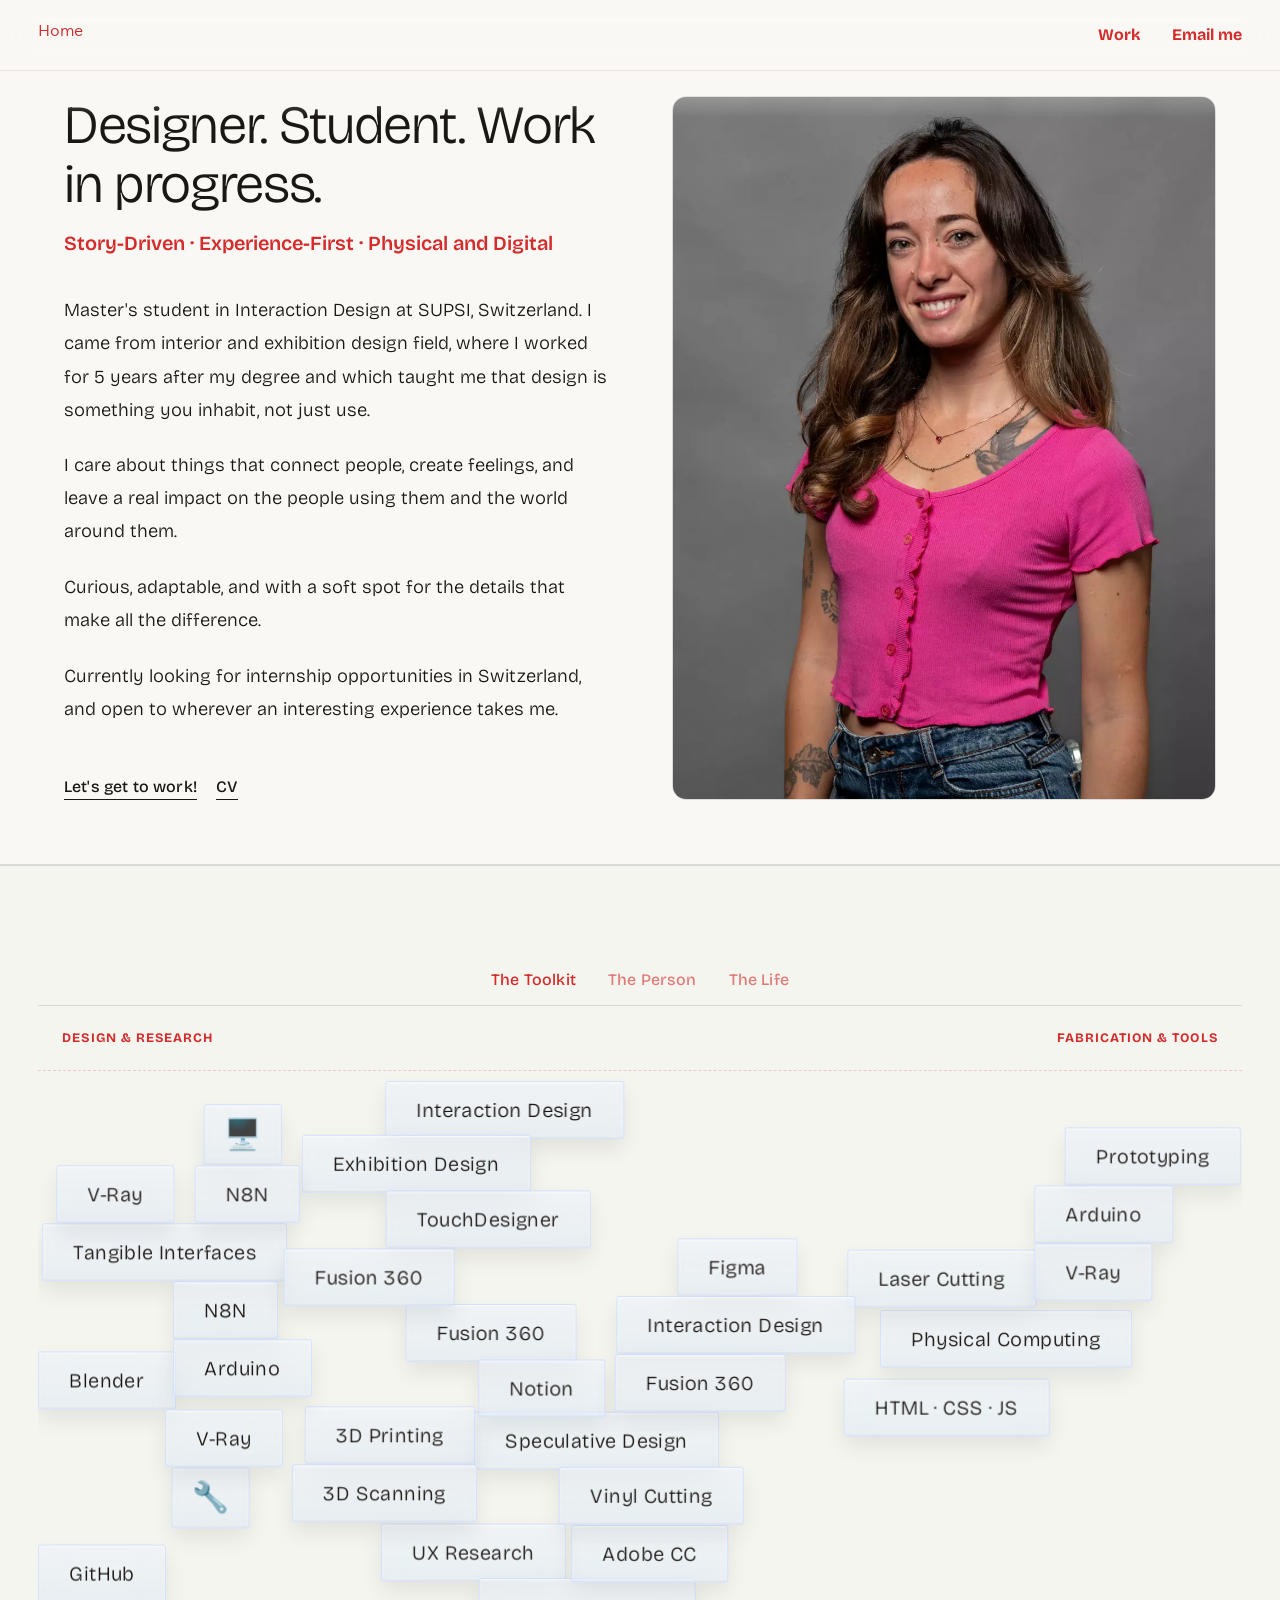
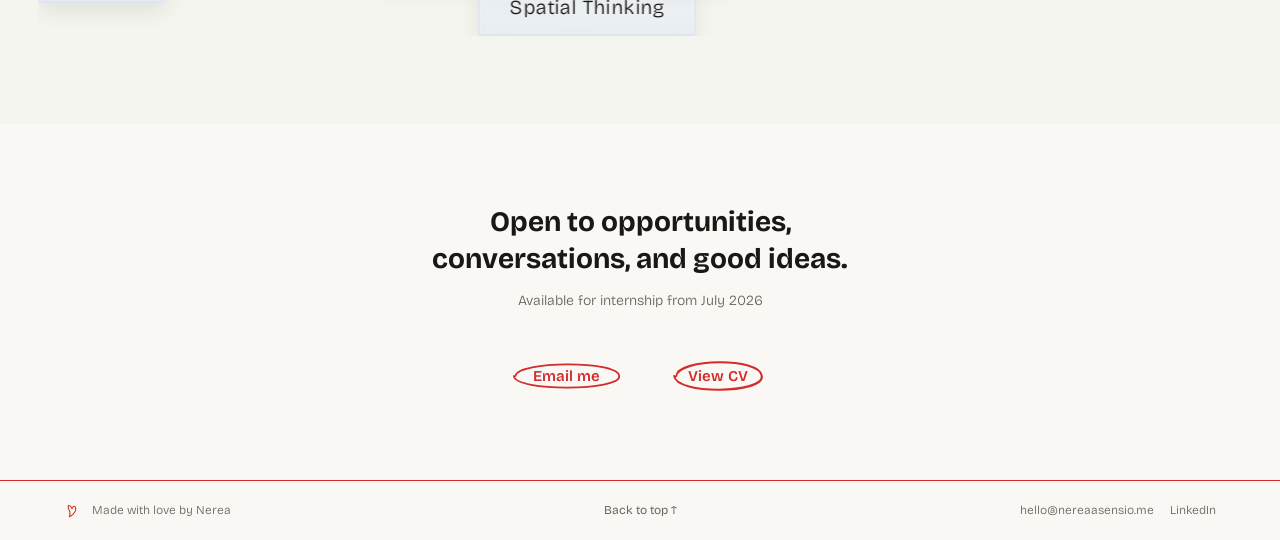
==== commit 1c36acb9: "redesign: update version 2 - red and cube still needs fix: on the hero section: make the empty space" ====
--- a/about.html
+++ b/about.html
@@ -1,5 +1,5 @@
 <!DOCTYPE html>
-<html lang="en">
+<html lang="en" class="about-page-html">
 <head>
   <meta charset="UTF-8" />
   <meta name="viewport" content="width=device-width, initial-scale=1.0" />
@@ -12,19 +12,19 @@
 
   <link rel="stylesheet" href="style.css" />
 </head>
-<body>
-  <canvas id="fluidCanvas" aria-hidden="true"></canvas>
-  <div id="cur" aria-hidden="true"></div>
-
+<body class="about-page">
+
+  <!-- ══════════════════════════════════════
+       NAV (matches index.html)
+  ══════════════════════════════════════ -->
   <nav id="nav" role="navigation" aria-label="Main navigation">
     <ul class="nav-links">
+      <li><a href="index.html#work">Work</a></li>
+      <li><a href="mailto:hello@nereaasensio.me">Email me</a></li>
     </ul>
   </nav>
 
-  <a href="index.html#home" id="siteHomeLink" class="is-nav" aria-label="Go home">
-    <span class="label-hero" aria-hidden="true">Hi, I'm Nerea!</span>
-    <span class="label-nav"  aria-hidden="false">Home</span>
-  </a>
+  <a href="index.html" id="siteHomeLink" class="nav-brand" aria-label="Home">Home</a>
 
   <main>
     <section class="about-grid" aria-label="About Nerea">
@@ -34,6 +34,7 @@
           <span class="r-break">Student.</span>
           <span class="r-break">Work in progress.</span>
         </h1>
+        <p class="about-subtitle">Story-Driven &middot; Experience-First &middot; Physical and Digital</p>
         <p class="about-body">Master's student in Interaction Design at SUPSI, Switzerland. I came from interior and exhibition design field, where I worked for 5 years after my degree and which taught me that design is something you inhabit, not just use.</p>
         <p class="about-body">I care about things that connect people, create feelings, and leave a real impact on the people using them and the world around them.</p>
         <p class="about-body">Curious, adaptable, and with a soft spot for the details that make all the difference.</p>
@@ -44,8 +45,9 @@
         </div>
       </div>
 
-      <div class="about-photo">
-        <img src="assets/who/jpeg/0EE6CC74-15D5-4511-9AD6-750D167FF077.jpeg" alt="Nerea Asensio" />
+      <div class="about-photo" id="aboutPhotoContainer">
+        <img src="assets/who/webp/nerea-about-main.webp" alt="Nerea Asensio" />
+        <img src="" alt="Nerea Asensio" style="opacity: 0;" />
       </div>
     </section>
 
@@ -59,6 +61,10 @@
       <div class="pit-panels">
         <div class="pit-panel active" id="pit-skills">
           <div class="pit-inner">
+            <div class="skill-groups-header">
+              <h3 class="skill-group-title">Design &amp; Research</h3>
+              <h3 class="skill-group-title">Fabrication &amp; Tools</h3>
+            </div>
             <div class="tag-bubble" data-pit="skills">Interaction Design</div>
             <div class="tag-bubble" data-pit="skills">UX Research</div>
             <div class="tag-bubble" data-pit="skills">Prototyping</div>
@@ -76,6 +82,12 @@
             <div class="tag-bubble" data-pit="skills">V-Ray</div>
             <div class="tag-bubble" data-pit="skills">GitHub</div>
             <div class="tag-bubble" data-pit="skills">Notion</div>
+            <div class="tag-bubble" data-pit="skills">Laser Cutting</div>
+            <div class="tag-bubble" data-pit="skills">3D Printing</div>
+            <div class="tag-bubble" data-pit="skills">3D Scanning</div>
+            <div class="tag-bubble" data-pit="skills">Vinyl Cutting</div>
+            <div class="tag-bubble" data-pit="skills">TouchDesigner</div>
+            <div class="tag-bubble" data-pit="skills">N8N</div>
             <div class="tag-bubble tag-bubble--emoji" data-pit="skills">✏️</div>
             <div class="tag-bubble tag-bubble--emoji" data-pit="skills">🖥️</div>
             <div class="tag-bubble tag-bubble--emoji" data-pit="skills">🔧</div>
@@ -136,22 +148,61 @@
       </div>
     </section>
 
+    <!-- ══════════════════════════════════════
+         CTA (matches index.html)
+    ══════════════════════════════════════ -->
     <section id="cta" aria-label="Call to action">
       <div class="cta-inner">
-        <p class="cta-line1">Let's work together.</p>
-        <p class="cta-line2">
-          <a href="mailto:hello@nereaasensio.me" class="cta-link">Email me about an internship</a>
-        </p>
-        <p class="cta-line2" style="font-size: 0.8em; opacity: 0.6;">
-          <a href="https://www.linkedin.com/in/nerea-a-777526192/" class="cta-link"
-             target="_blank" rel="noopener">Find me on LinkedIn</a>
-        </p>
+        <p class="cta-headline">Open to opportunities,<br>conversations, and good ideas.</p>
+        <p class="cta-sub">Available for internship from July 2026</p>
+        <div class="cta-btns">
+          <a href="mailto:hello@nereaasensio.me"
+             class="cta-circle-btn">
+            <svg viewBox="0 0 140 46" fill="none"
+                 xmlns="http://www.w3.org/2000/svg">
+              <path d="M12,23 C14,6 128,5 130,23
+                       C132,40 12,41 10,23"
+                    stroke="#D42B2B" stroke-width="2"
+                    fill="none" stroke-linecap="round"
+                    stroke-linejoin="round"/>
+            </svg>
+            Email me
+          </a>
+          <a href="assets/cv/nerea_asensio_designer_cv.pdf"
+             class="cta-circle-btn" target="_blank" rel="noopener">
+            <svg viewBox="0 0 100 46" fill="none"
+                 xmlns="http://www.w3.org/2000/svg">
+              <path d="M10,23 C12,6 90,5 92,23
+                       C94,40 10,41 8,23"
+                    stroke="#D42B2B" stroke-width="2"
+                    fill="none" stroke-linecap="round"
+                    stroke-linejoin="round"/>
+            </svg>
+            View CV
+          </a>
+        </div>
       </div>
     </section>
   </main>
 
-  <button id="back-top" aria-label="Back to top">Nowhere to go but up ↑↑</button>
+  <!-- ══════════════════════════════════════
+       FOOTER (matches index.html)
+  ══════════════════════════════════════ -->
+  <footer>
+    <div class="footer-left">
+      <img src="assets/doodles/heart_doodle.png" class="footer-heart" alt="" aria-hidden="true" />
+      Made with love by Nerea
+    </div>
+    <div class="footer-center">
+      <button id="back-top" aria-label="Back to top">Back to top ↑</button>
+    </div>
+    <div class="footer-right">
+      <a href="mailto:hello@nereaasensio.me">hello@nereaasensio.me</a>
+      <a href="https://www.linkedin.com/in/nerea-a-777526192/" target="_blank" rel="noopener">LinkedIn</a>
+    </div>
+  </footer>
 
   <script src="about.js"></script>
+  <script src="main.js"></script>
 </body>
 </html>
--- a/style.css
+++ b/style.css
@@ -60,18 +60,35 @@
 
   --ease-out-expo: cubic-bezier(.16,1,.3,1);
   --ease-in-out:   cubic-bezier(.76,0,.24,1);
+
+  /* ── Homepage rebuild palette ── */
+  --bg: #FAF8F5;
+  --ink: #1A1714;
+  --muted: #6B6560;
+  --accent: #D42B2B;
+  --accent-light: #FAEAE8;
+  --line: #E8E2DA;
+  --card-bg: #FFFFFF;
+  --font: 'Bricolage Grotesque', sans-serif;
+  --max-w: 1200px;
+  --pad: clamp(24px, 5vw, 80px);
+  --r-card: 10px;
+  --r-sharp: 3px;
 }
 
 html { 
   scroll-behavior: smooth; 
   font-size: 16px;
-  scroll-snap-type: y proximity;
+  scroll-snap-type: y mandatory;
+  scroll-padding-top: 76px;
 }
 
 body {
-  background: var(--cream);
+  margin: 0;
+  padding: 0;
+  background: var(--bg);
   color: var(--ink);
-  font-family: var(--font-display);
+  font-family: var(--font);
   font-weight: 300;
   line-height: 1.6;
   overflow-x: hidden;
@@ -84,6 +101,18 @@
   overflow: hidden;
   height: 100vh;
 }
+/* Disable scroll-snap on about page (sections don't need snapping) */
+html.about-page-html {
+  scroll-snap-type: none !important;
+  scroll-behavior: auto !important;
+}
+html.about-page-html body {
+  scroll-snap-type: none !important;
+}
+html.about-page-html #cta,
+html.about-page-html footer {
+  scroll-snap-align: none !important;
+}
 
 
 /* ─────────────────────────────────────────────
@@ -91,17 +120,44 @@
 ───────────────────────────────────────────── */
 nav {
   position: fixed;
-  top: 0; left: 0; right: 0;
-  z-index: 500;
+  top: 0;
+  left: 0;
+  right: 0;
+  z-index: 100;
   padding: 1.4rem 2.4rem;
   display: flex;
   justify-content: flex-end;
   align-items: center;
-  background: transparent;
-  border-bottom: .5px solid transparent;
-  transition: border-color .3s;
-}
-nav.scrolled { border-bottom-color: transparent; }
+  backdrop-filter: blur(16px);
+  -webkit-backdrop-filter: blur(16px);
+  background: rgba(250, 248, 245, 0.75);
+  border-bottom: 1px solid rgba(212, 43, 43, 0.25);
+  overflow: visible;
+}
+nav::after {
+  content: '';
+  position: absolute;
+  top: 100%;
+  left: 0;
+  right: 0;
+  height: 48px;
+  background: linear-gradient(
+    to bottom,
+    rgba(250, 248, 245, 0.5),
+    transparent
+  );
+  pointer-events: none;
+  z-index: -1;
+}
+nav.scrolled { border-bottom-color: var(--accent); }
+
+.nav-brand {
+  color: var(--accent);
+  font-weight: 700;
+  font-size: 16px;
+  text-decoration: none;
+  transition: opacity 0.3s;
+}
 
 /* Nav turns white when over a dark-background section (e.g. philosophy) */
 nav.on-dark .nav-links a,
@@ -126,44 +182,24 @@
   list-style: none;
 }
 .nav-links a {
-  font-size: 24px;
-  color: var(--ink);
+  color: var(--accent);
+  font-weight: 700;
+  font-size: 16px;
   text-decoration: none;
-  letter-spacing: .05em;
-  transition:
-    color .25s ease,
-    opacity .25s ease,
-    transform .35s var(--ease-out-expo),
-    text-shadow .35s ease;
-  display: inline-block;
   position: relative;
-  transform-origin: center;
+  transition: transform 0.2s;
 }
 .nav-links a::after {
-  content: "";
-  position: absolute;
-  left: 0;
-  right: 0;
-  bottom: -0.22em;
-  height: 1px;
-  background: currentColor;
-  transform: scaleX(0);
-  transform-origin: right;
-  transition: transform .35s var(--ease-out-expo);
-}
-.nav-links a:hover,
-.nav-links a:focus-visible {
-  opacity: 1;
-  transform: translateY(-2px);
-  text-shadow: 0 0 18px rgba(0, 0, 0, 0.18);
-  outline: none;
-}
-.nav-links a:hover::after,
-.nav-links a:focus-visible::after,
-.nav-links a.is-current::after {
-  transform: scaleX(1);
-  transform-origin: left;
-}
+  content: '';
+  position: absolute;
+  bottom: -2px; left: 0;
+  width: 0; height: 1px;
+  background: var(--accent);
+  transition: width 0.2s;
+}
+.nav-links a:hover { transform: translateY(-2px); }
+.nav-links a:hover::after { width: 100%; }
+.nav-brand--hidden { opacity: 0; pointer-events: none; }
 /* ── Site home link (top-left, all pages) ── */
 #siteHomeLink {
   position: fixed;
@@ -172,7 +208,7 @@
   z-index: 600;
   font-family: var(--font-body);
   font-weight: 400;
-  color: var(--muted);
+  color: var(--accent);
   text-decoration: none;
   line-height: 1;
 }
@@ -223,7 +259,7 @@
   pointer-events: none;
 }
 #siteHomeLink.is-nav .label-nav {
-  color: var(--muted);
+  color: var(--accent);
   opacity: 1;
   transform: translateY(0);
 }
@@ -310,6 +346,383 @@
 }
 
 /* ─────────────────────────────────────────────
+   HERO (rebuild)
+───────────────────────────────────────────── */
+#hero {
+  height: 100vh;
+  display: grid;
+  grid-template-rows: 1fr auto;
+  position: relative;
+  overflow: hidden;
+  padding: 0;
+  scroll-snap-align: start;
+  scroll-snap-stop: always;
+}
+.hero-inner {
+  grid-row: 1;
+  max-width: 760px;
+  text-align: left;
+  padding-top: 10vh;
+  padding-left: var(--pad);
+  padding-right: var(--pad);
+  position: relative;
+  z-index: 1;
+}
+.hero-label {
+  display: none;
+}
+.hero-intro {
+  font-size: clamp(0.95rem, 1.5vw, 1.05rem);
+  font-weight: 400;
+  color: var(--accent);
+  max-width: 500px;
+  margin-bottom: 12px;
+  line-height: 1.5;
+}
+.hero-headline {
+  font-size: clamp(2.4rem, 5vw, 4.6rem);
+  font-weight: 800;
+  line-height: 1.08;
+  color: var(--accent);
+  margin-bottom: 20px;
+  max-width: 680px;
+  overflow-wrap: normal;
+  word-break: normal;
+  hyphens: none;
+  white-space: normal;
+}
+.hero-avail {
+  font-size: 15px;
+  font-weight: 500;
+  color: var(--accent);
+  margin-bottom: 14px;
+  opacity: 0.8;
+}
+.hero-links {
+  display: flex;
+  gap: 28px;
+}
+.hero-link {
+  color: var(--accent);
+  font-size: 14px;
+  font-weight: 600;
+  text-decoration: underline;
+  text-underline-offset: 3px;
+}
+.hero-link:hover { opacity: 0.7; }
+
+/* ─────────────────────────────────────────────
+   MARQUEE STRIP
+───────────────────────────────────────────── */
+.marquee-wrap {
+  grid-row: 2;
+  position: relative;
+  width: 100%;
+  background: var(--accent);
+  overflow: hidden;
+  height: 60px;
+  display: flex;
+  align-items: center;
+}
+.marquee-track {
+  display: flex;
+  width: max-content;
+  animation: ticker 50s linear infinite;
+}
+.marquee-track:hover { animation-play-state: paused; }
+.marquee-inner {
+  font-size: 18px;
+  font-weight: 600;
+  letter-spacing: 0.05em;
+  color: #fff;
+  white-space: nowrap;
+}
+.msep {
+  margin: 0 14px;
+  opacity: 0.6;
+}
+.msep-img {
+  width: 20px;
+  height: 20px;
+  vertical-align: middle;
+  margin: 0 16px;
+  opacity: 0.8;
+  filter: brightness(0) invert(1);
+}
+@keyframes ticker {
+  from { transform: translateX(0); }
+  to { transform: translateX(-50%); }
+}
+
+/* ─────────────────────────────────────────────
+   WORK SECTION
+───────────────────────────────────────────── */
+#work {
+  min-height: 100vh;
+  display: flex;
+  flex-direction: column;
+  padding: 76px 0 32px;
+  box-sizing: border-box;
+  scroll-snap-align: start;
+  scroll-snap-stop: always;
+  scroll-margin-top: 76px;
+}
+.work-top {
+  max-width: var(--max-w);
+  width: 100%;
+  margin: 0 auto 20px;
+  padding: 0 var(--pad) 0;
+  display: flex;
+  justify-content: space-between;
+  align-items: baseline;
+  box-sizing: border-box;
+}
+.section-label {
+  font-size: 20px;
+  font-weight: 800;
+  color: var(--accent);
+  letter-spacing: 0;
+  text-transform: none;
+}
+.view-toggle {
+  font-size: 11px;
+  letter-spacing: 0.08em;
+  text-transform: uppercase;
+  background: none;
+  border: 1px solid var(--accent);
+  border-radius: var(--r-sharp);
+  padding: 6px 14px;
+  cursor: pointer;
+  color: var(--accent);
+  font-family: var(--font);
+  transition: all 0.15s;
+}
+.view-toggle:hover {
+  background: var(--accent);
+  color: #fff;
+}
+.work-filters {
+  max-width: var(--max-w);
+  margin: 0 auto;
+  padding: 0 var(--pad) 24px;
+  display: flex;
+  gap: 20px;
+  flex-wrap: wrap;
+}
+.filter-btn {
+  background: none;
+  border: none;
+  color: var(--accent);
+  font-size: 13px;
+  font-weight: 500;
+  cursor: pointer;
+  padding: 0;
+  font-family: var(--font);
+  position: relative;
+  transition: transform 0.2s;
+}
+.filter-btn::after {
+  content: '';
+  position: absolute;
+  bottom: -2px; left: 0;
+  width: 0; height: 1px;
+  background: var(--accent);
+  transition: width 0.2s;
+}
+.filter-btn.active {
+  font-weight: 800;
+}
+.filter-btn.active::after { width: 100%; }
+.filter-btn:hover { transform: translateY(-2px); }
+.filter-btn:hover::after { width: 100%; }
+.work-scroll {
+  flex: 1;
+  padding: 0 var(--pad);
+  overflow-x: auto;
+  cursor: grab;
+  display: flex;
+  gap: 12px;
+  scrollbar-width: none;
+  align-items: flex-start;
+}
+.work-scroll::-webkit-scrollbar { display: none; }
+.work-scroll.is-dragging { cursor: grabbing; }
+.work-card {
+  position: relative;
+  width: min(calc((100vh - 240px) * 5 / 3), 86vw);
+  aspect-ratio: 5 / 3;
+  flex-shrink: 0;
+  border-radius: var(--r-card);
+  overflow: hidden;
+  text-decoration: none;
+  color: #fff;
+  transition: transform 0.25s;
+  display: block;
+  background: var(--ink);
+  border: 1px solid var(--line);
+}
+.work-card:hover { transform: scale(1.02); }
+.work-card--featured {
+  width: min(calc((100vh - 240px) * 5 / 3), 86vw);
+}
+.work-card__img {
+  position: absolute;
+  inset: 0;
+  width: 100%;
+  height: 100%;
+  background: var(--ink);
+}
+.work-card__img img {
+  width: 100%;
+  height: 100%;
+  object-fit: cover;
+  display: block;
+}
+.work-card__img--empty {
+  background: var(--line);
+}
+.work-card__body {
+  position: absolute;
+  top: 0;
+  left: 0;
+  right: 0;
+  padding: 18px;
+  background: linear-gradient(
+    to bottom,
+    rgba(0, 0, 0, 0.62) 0%,
+    rgba(0, 0, 0, 0.36) 58%,
+    rgba(0, 0, 0, 0) 100%
+  );
+  border-top: none;
+  display: flex;
+  flex-direction: column;
+  gap: 4px;
+  z-index: 1;
+}
+.work-card__badge {
+  font-size: 11px;
+  letter-spacing: 0.1em;
+  text-transform: uppercase;
+  background: var(--accent);
+  color: #fff;
+  font-weight: 800;
+  padding: 4px 10px;
+  border-radius: var(--r-sharp);
+  display: inline-block;
+  align-self: flex-start;
+  margin-bottom: 4px;
+}
+.work-card__title {
+  font-size: 20px;
+  font-weight: 700;
+  color: #fff;
+  margin: 0;
+  text-shadow: 0 1px 6px rgba(0, 0, 0, 0.35);
+}
+.work-card__desc {
+  font-size: 12px;
+  color: rgba(255, 255, 255, 0.84);
+  margin: 0;
+  line-height: 1.4;
+}
+.work-card__meta {
+  display: flex;
+  justify-content: flex-start;
+  align-items: center;
+  gap: 10px;
+  font-size: 11px;
+  color: rgba(255, 255, 255, 0.78);
+  margin-top: 4px;
+  border: none;
+  padding: 0;
+}
+.work-card__tag {
+  font-size: 10px;
+  color: rgba(255, 255, 255, 0.88);
+  border: 1px solid rgba(255, 255, 255, 0.42);
+  padding: 2px 7px;
+  border-radius: var(--r-sharp);
+}
+.work-scroll.grid-view {
+  display: grid;
+  grid-template-columns: repeat(2, minmax(0, 1fr));
+  gap: 16px;
+  overflow: visible;
+  cursor: default;
+  max-width: var(--max-w);
+  width: 100%;
+  margin: 0 auto;
+  padding: 0 var(--pad);
+  align-items: start;
+  height: auto;
+  flex: 0 0 auto;
+  box-sizing: border-box;
+}
+.work-scroll.grid-view .work-card {
+  width: auto;
+  min-width: 0;
+  max-width: none;
+  height: auto;
+  aspect-ratio: 5 / 3;
+}
+.work-scroll.grid-view .work-card--featured {
+  width: auto;
+}
+.work-card.hidden { display: none; }
+
+@media (max-width: 720px) {
+  html {
+    scroll-padding-top: 60px;
+  }
+
+  #work {
+    padding: 64px 0 28px;
+    scroll-margin-top: 60px;
+  }
+
+  #philosophy,
+  #cta {
+    scroll-margin-top: 60px;
+  }
+
+  .work-top {
+    align-items: center;
+    gap: 20px;
+  }
+
+  .section-label {
+    font-size: 18px;
+  }
+
+  .view-toggle {
+    flex: 0 0 auto;
+  }
+
+  .work-filters {
+    gap: 14px;
+  }
+
+  .work-card {
+    width: min(92vw, calc((100vh - 220px) * 5 / 3));
+    height: auto;
+  }
+
+  .work-card--featured {
+    width: min(92vw, calc((100vh - 220px) * 5 / 3));
+  }
+
+  .work-scroll.grid-view {
+    grid-template-columns: 1fr;
+  }
+
+  .work-scroll.grid-view .work-card,
+  .work-scroll.grid-view .work-card--featured {
+    grid-column: auto;
+    height: auto;
+  }
+}
+
+/* ─────────────────────────────────────────────
    SHARED SECTION STYLES
 ───────────────────────────────────────────── */
 section { padding: 5.5rem 2.4rem; }
@@ -342,9 +755,12 @@
    PHILOSOPHY
 ───────────────────────────────────────────── */
 #philosophy {
-  background: var(--phil-bg, #141018);
+  background: var(--accent);
   position: relative;
   z-index: 2;
+  scroll-snap-align: start;
+  scroll-snap-stop: normal;
+  scroll-margin-top: 76px;
 }
 
 /* ── Sticky stage: pinned to viewport while section scrolls beneath ── */
@@ -389,7 +805,7 @@
   font-weight: 400;
   letter-spacing: -.03em;
   line-height: 1.1;
-  color: rgba(255, 255, 255, 0.92);
+  color: #FFFFFF;
 }
 
 /* offset text to the side opposite the doodle */
@@ -506,67 +922,52 @@
    CTA
 ───────────────────────────────────────────── */
 #cta {
-  background: transparent;
-  min-height: 55vh;
-  display: flex;
-  align-items: center;
+  padding: 80px var(--pad);
+  text-align: center;
+  position: relative;
+  scroll-snap-align: start;
+  scroll-snap-stop: normal;
+  scroll-margin-top: 76px;
+}
+.cta-inner { max-width: 600px; margin: 0 auto; }
+.cta-headline {
+  font-size: clamp(1.4rem, 2.2vw, 1.8rem);
+  font-weight: 700;
+  color: var(--ink);
+  line-height: 1.3;
+  margin-bottom: 12px;
+}
+.cta-sub {
+  font-size: 14px;
+  color: var(--muted);
+  margin-bottom: 40px;
+}
+.cta-btns {
+  display: flex;
+  gap: 32px;
   justify-content: center;
-  padding: 5rem 2.4rem;
-  text-align: center;
-}
-
-.cta-inner {
-  display: flex;
-  flex-direction: column;
-  gap: 1.2rem;
-  align-items: center;
-}
-
-.cta-line1 {
-  font-family: var(--font-display);
-  font-size: clamp(2.8rem, 7vw, 6.5rem);
-  font-weight: 500;
-  letter-spacing: -.03em;
-  line-height: 1.05;
-  color: var(--ink);
-
-  opacity: 0;
-  transition: opacity .75s var(--ease-out-expo);
-}
-
-.cta-line2 {
-  font-family: var(--font-display);
-  font-size: clamp(1.4rem, 3.2vw, 2.8rem);
-  font-weight: 300;
-  letter-spacing: -.02em;
-  line-height: 1.2;
-  color: var(--ink2);
-
-  opacity: 0;
-  transition: opacity .75s var(--ease-out-expo) .12s;
-}
-
-#cta.cta-revealed .cta-line1,
-#cta.cta-revealed .cta-line2 {
-  opacity: 1;
-}
-
-.cta-link {
-  color: var(--ink);
+}
+.cta-circle-btn {
+  position: relative;
+  color: var(--accent);
+  font-size: 15px;
+  font-weight: 600;
+  font-family: var(--font);
   text-decoration: none;
-  border-bottom: 1.5px solid var(--ink);
-  padding-bottom: 1px;
-  transition: color .25s, border-color .25s;
-}
-.cta-link:hover {
-  color: var(--muted);
-  border-color: var(--muted);
-}
-
-@media (max-width: 720px) {
-  #cta { min-height: 40vh; padding: 4rem 1.4rem; }
-  .cta-line1 { font-size: clamp(2rem, 8vw, 3rem); }
-  .cta-line2 { font-size: clamp(1.1rem, 5vw, 1.6rem); }
+  padding: 12px 28px;
+  display: inline-block;
+  transition: transform 0.2s;
+}
+.cta-circle-btn:hover {
+  transform: translateY(-2px);
+}
+.cta-circle-btn svg {
+  position: absolute;
+  inset: 0;
+  width: 100%;
+  height: 100%;
+  pointer-events: none;
+  overflow: visible;
 }
 
 
@@ -574,33 +975,19 @@
    BACK TO TOP
 ───────────────────────────────────────────── */
 #back-top {
-  position: fixed;
-  bottom: 2rem;
-  left: 50%;
-  transform: translateX(-50%) translateY(6px);
-  z-index: 400;
   background: none;
   border: none;
+  color: var(--muted);
+  font-family: var(--font);
+  font-size: 12px;
+  cursor: pointer;
   padding: 0;
-  font-family: var(--font-body);
-  font-size: 11px;
-  font-weight: 400;
-  letter-spacing: .12em;
-  text-transform: uppercase;
-  color: var(--muted);
-  opacity: 0;
-  transition: opacity .35s ease, transform .35s ease, color .2s;
-  pointer-events: none;
-  white-space: nowrap;
-}
-#back-top.visible {
-  opacity: 1;
-  transform: translateX(-50%) translateY(0);
-  pointer-events: all;
+  position: relative;
+  transition: transform 0.2s, color 0.2s;
 }
 #back-top:hover {
-  color: var(--ink);
-  transform: translateX(-50%) translateY(0) scale(1.14);
+  color: var(--accent);
+  transform: translateY(-2px);
 }
 
 @media (max-width: 720px) {
@@ -693,8 +1080,16 @@
   font-weight: 300;
   letter-spacing: -.025em;
   line-height: 1.1;
-  margin-bottom: 1.8rem;
+  margin-bottom: 0.8rem;
   color: var(--ink);
+}
+
+.about-subtitle {
+  font-family: var(--font-display);
+  font-size: clamp(1.05rem, 1.8vw, 1.25rem);
+  font-weight: 600;
+  color: var(--accent);
+  margin-bottom: 2.2rem;
 }
 
 .about-body {
@@ -733,12 +1128,15 @@
   border-radius: 14px;
   overflow: hidden;
   border: .5px solid var(--border);
+  position: relative;
 }
 .about-photo img {
+  position: absolute;
+  inset: 0;
   width: 100%;
   height: 100%;
   object-fit: cover;
-  display: block;
+  transition: opacity 600ms ease-in-out;
 }
 
 /* ── Zone B: ball pit ── */
@@ -767,14 +1165,15 @@
   font-weight: 500;
   letter-spacing: .01em;
   text-transform: none;
-  color: var(--muted);
+  color: var(--accent);
   background: none;
   border: none;
-  transition: color .25s ease, opacity .25s ease;
-}
-.pit-tab:hover { color: var(--ink); }
+  opacity: 0.6;
+  transition: opacity .25s ease;
+}
+.pit-tab:hover { opacity: 0.85; }
 .pit-tab.active {
-  color: var(--ink);
+  color: var(--accent);
   opacity: 1;
 }
 
@@ -782,6 +1181,7 @@
   position: relative;
   width: 100%;
   min-height: 70vh;
+  overflow: hidden;
 }
 
 .pit-panel {
@@ -800,11 +1200,35 @@
 }
 
 /* ── Bubbles ── */
+.skill-groups-header {
+  position: absolute;
+  top: 0;
+  left: 0;
+  right: 0;
+  height: 65px;
+  display: flex;
+  justify-content: space-between;
+  align-items: center;
+  padding: 0 1.5rem;
+  border-bottom: 1.2px dashed rgba(212, 43, 43, 0.22);
+  pointer-events: none;
+  z-index: 5;
+}
+.skill-group-title {
+  font-family: var(--font-display);
+  font-size: 13px;
+  font-weight: 700;
+  color: var(--accent);
+  text-transform: uppercase;
+  letter-spacing: 0.08em;
+  margin: 0;
+}
+
 .tag-bubble {
   position: absolute;
-  padding: 1.1rem 2.8rem;
-  border-radius: 100px;
-  font-size: 22px;
+  padding: 0.75rem 1.9rem;
+  border-radius: var(--r-sharp);
+  font-size: 20px;
   font-family: var(--font-display);
   letter-spacing: .02em;
   white-space: nowrap;
@@ -864,31 +1288,200 @@
   }
   .pit-tabs-bar { gap: 1rem; padding: .85rem 1.2rem; justify-content: flex-start; }
   .pit-tab { font-size: .95rem; }
-  .tag-bubble { font-size: 16px; padding: .8rem 1.6rem; }
+  .tag-bubble { font-size: 14px; padding: 0.55rem 1.1rem; }
   .tag-bubble--emoji { font-size: 22px; }
   .about-cta-row { gap: .9rem; }
 }
 
+#more-work {
+  padding: 4rem var(--side-pad, 5vw);
+}
+.more-work-list {
+  display: flex;
+  flex-direction: column;
+  gap: 0;
+}
+.more-work-item {
+  display: flex;
+  justify-content: space-between;
+  align-items: baseline;
+  padding: 1.2rem 0;
+  border-bottom: 0.5px solid var(--border, #ddd);
+  text-decoration: none;
+  color: inherit;
+  transition: opacity 0.2s;
+}
+.more-work-item:first-child { border-top: 0.5px solid var(--border, #ddd); }
+.more-work-item:hover { opacity: 0.5; }
+.more-work-title { font-size: clamp(1.2rem, 2.5vw, 1.6rem); font-weight: 500; }
+.more-work-tag { font-size: 11px; letter-spacing: 0.08em; opacity: 0.6; }
+
+/* ─────────────────────────────────────────────
+   FOOTER
+───────────────────────────────────────────── */
+footer {
+  border-top: 1px solid var(--accent);
+  padding: 20px var(--pad);
+  display: grid;
+  grid-template-columns: 1fr 1fr 1fr;
+  align-items: center;
+  scroll-snap-align: end;
+}
+.footer-left {
+  display: flex;
+  align-items: center;
+  gap: 6px;
+  font-size: 12px;
+  color: var(--muted);
+}
+.footer-center {
+  text-align: center;
+  font-size: 12px;
+  color: var(--muted);
+}
+.footer-right {
+  text-align: right;
+  display: flex;
+  gap: 16px;
+  justify-content: flex-end;
+}
+.footer-right a {
+  font-size: 12px;
+  color: var(--muted);
+  text-decoration: none;
+}
+.footer-right a:hover { color: var(--accent); }
+.footer-heart {
+  width: 16px;
+  height: 16px;
+  object-fit: contain;
+  vertical-align: middle;
+  margin-right: 6px;
+  filter: invert(24%) sepia(83%)
+    saturate(3022%) hue-rotate(347deg)
+    brightness(84%) contrast(91%);
+}
+
+/* ─────────────────────────────────────────────
+   HERO DOODLES
+───────────────────────────────────────────── */
+#hero { position: relative; }
+
+.hero-doodles {
+  position: absolute;
+  inset: 0;
+  pointer-events: none;
+  z-index: 2;
+}
+
+.hero-doodle {
+  position: absolute;
+  display: block;
+  transition: transform 0.18s ease-out;
+  will-change: transform;
+}
+
+.hero-doodle img {
+  display: block;
+  width: 100%;
+  height: auto;
+  filter: invert(24%) sepia(83%)
+    saturate(3022%) hue-rotate(347deg)
+    brightness(84%) contrast(91%);
+  opacity: 0.58;
+}
+
+.hero-doodle--1 {
+  width: 48px;
+  top: 14%;
+  left: calc(var(--pad) + 480px);
+  animation: doodle-float 6s ease-in-out infinite;
+}
+
+@keyframes doodle-float {
+  0%   {
+    transform: translateY(0px)
+               rotate(0deg) scale(1);
+  }
+  30%  {
+    transform: translateY(-14px)
+               rotate(8deg) scale(1.08);
+  }
+  60%  {
+    transform: translateY(-6px)
+               rotate(-5deg) scale(0.95);
+  }
+  100% {
+    transform: translateY(0px)
+               rotate(0deg) scale(1);
+  }
+}
+
+@media (max-width: 768px) {
+  .hero-doodles { z-index: 1; }
+  .hero-doodle img { opacity: 0.42; }
+  .hero-doodle--1 {
+    width: 38px;
+    top: 17%;
+    left: 5%;
+    animation: doodle-float 6s ease-in-out infinite;
+  }
+}
+
 /* ═══════════════════════════════════════════
-   RUBIK CUBE HERO
+   CUBE — decorative corner element in #hero
 ═══════════════════════════════════════════ */
 
 .cube-scene {
   position: absolute;
-  width: min(44vmin, 360px);
-  height: min(44vmin, 360px);
-  border-radius: 18px;
+  bottom: 120px;
+  right: 10%;
+  width: min(256px, 24vw);
+  height: min(256px, 24vw);
   perspective: 1000px;
   perspective-origin: 50% 50%;
-  /* JS will control left/top for movement */
-  top: 50%;
+  cursor: grab;
+  z-index: 4;
+  touch-action: none;
+}
+.cube-scene:active { cursor: grabbing; }
+.cube-scene::after {
+  content: '';
+  position: absolute;
+  bottom: -22px;
   left: 50%;
-  transform: translate(-50%, -50%);
-  cursor: grab;
+  transform: translateX(-50%);
+  width: 70%;
+  height: 22px;
+  background: radial-gradient(
+    ellipse at center,
+    rgba(26, 23, 20, 0.18) 0%,
+    rgba(26, 23, 20, 0) 70%
+  );
+  border-radius: 50%;
+  z-index: -1;
+}
+
+.cube-label {
+  position: absolute;
+  bottom: calc(120px + min(256px, 24vw) + 55px);
+  right: 7%;
+  font-size: 13px;
+  font-weight: 700;
+  color: var(--accent);
+  background: var(--bg);
+  padding: 6px 14px;
+  border-radius: var(--r-sharp);
+  border: 1px solid var(--accent);
   z-index: 2;
-  touch-action: none;
-}
-.cube-scene:active { cursor: grabbing; }
+  animation: label-bounce 1.8s ease-in-out infinite;
+  transition: opacity 0.3s ease;
+}
+
+@keyframes label-bounce {
+  0%, 100% { transform: translateY(0) rotate(-4deg); }
+  50% { transform: translateY(-9px) rotate(-4deg); }
+}
 
 .cube {
   width: 100%;
@@ -899,11 +1492,10 @@
   will-change: transform;
 }
 
-/* ── Face base ── */
 .face {
   position: absolute;
-  width: min(44vmin, 360px);
-  height: min(44vmin, 360px);
+  width: 100%;
+  height: 100%;
   transform-style: preserve-3d;
   background: var(--cream);
   padding: 0;
@@ -912,13 +1504,12 @@
   border-radius: 10px;
 }
 
-/* Face positions — translateZ = half of face size = calc(min(44vmin,360px)/2) */
-.face-front  { transform: translateZ(calc(min(44vmin, 360px) / 2)); }
-.face-back   { transform: rotateY(180deg) translateZ(calc(min(44vmin, 360px) / 2)); }
-.face-right  { transform: rotateY(90deg)  translateZ(calc(min(44vmin, 360px) / 2)); }
-.face-left   { transform: rotateY(-90deg) translateZ(calc(min(44vmin, 360px) / 2)); }
-.face-top    { transform: rotateX(90deg)  translateZ(calc(min(44vmin, 360px) / 2)); }
-.face-bottom { transform: rotateX(-90deg) translateZ(calc(min(44vmin, 360px) / 2)); }
+.face-front  { transform: translateZ(calc(min(256px, 24vw) / 2)); }
+.face-back   { transform: rotateY(180deg) translateZ(calc(min(256px, 24vw) / 2)); }
+.face-right  { transform: rotateY(90deg)  translateZ(calc(min(256px, 24vw) / 2)); }
+.face-left   { transform: rotateY(-90deg) translateZ(calc(min(256px, 24vw) / 2)); }
+.face-top    { transform: rotateX(90deg)  translateZ(calc(min(256px, 24vw) / 2)); }
+.face-bottom { transform: rotateX(-90deg) translateZ(calc(min(256px, 24vw) / 2)); }
 
 .sticker-grid {
   position: absolute;
@@ -930,6 +1521,7 @@
   padding: 4px;
   box-sizing: border-box;
   z-index: 1;
+  transition: filter 0.2s ease;
 }
 
 .sticker {
@@ -939,62 +1531,31 @@
   overflow: hidden;
 }
 
-/* ── Face tap zone (invisible click overlay) ── */
 .face-tap-zone {
   position: absolute;
   inset: 0;
   z-index: 13;
-  /* hidden but clickable — must sit above ::after (11) and face-label (12) */
-}
-
-
-/* ── Face label ── */
+}
+
 .face-label {
   position: absolute;
-  bottom: 14px;
-  left: 14px;
-  right: 14px;
+  bottom: 10px;
+  left: 10px;
+  right: 10px;
   font-family: var(--font-body);
-  font-size: clamp(1rem, 2.8vmin, 1.45rem);
+  font-size: clamp(0.6rem, 1.8vmin, 0.8rem);
   font-weight: 700;
   letter-spacing: 0.06em;
   text-transform: uppercase;
   color: rgba(255,255,255,0.97);
   text-shadow: 0 1px 8px rgba(0,0,0,0.65);
-  opacity: 1;
-  transform: translateY(0);
   pointer-events: none;
   z-index: 12;
 }
 
-/* ── Sticker grid: blur only on hover so label stands out ── */
-.face:hover .sticker-grid {
-  filter: blur(1.5px);
-  transition: filter 0.2s ease;
-}
-.sticker-grid {
-  transition: filter 0.2s ease;
-}
-
-#more-work {
-  padding: 4rem var(--side-pad, 5vw);
-}
-.more-work-list {
-  display: flex;
-  flex-direction: column;
-  gap: 0;
-}
-.more-work-item {
-  display: flex;
-  justify-content: space-between;
-  align-items: baseline;
-  padding: 1.2rem 0;
-  border-bottom: 0.5px solid var(--border, #ddd);
-  text-decoration: none;
-  color: inherit;
-  transition: opacity 0.2s;
-}
-.more-work-item:first-child { border-top: 0.5px solid var(--border, #ddd); }
-.more-work-item:hover { opacity: 0.5; }
-.more-work-title { font-size: clamp(1.2rem, 2.5vw, 1.6rem); font-weight: 500; }
-.more-work-tag { font-size: 11px; letter-spacing: 0.08em; opacity: 0.6; }
+
+
+
+@media (max-width: 600px) {
+  .cube-scene { display: none; }
+}
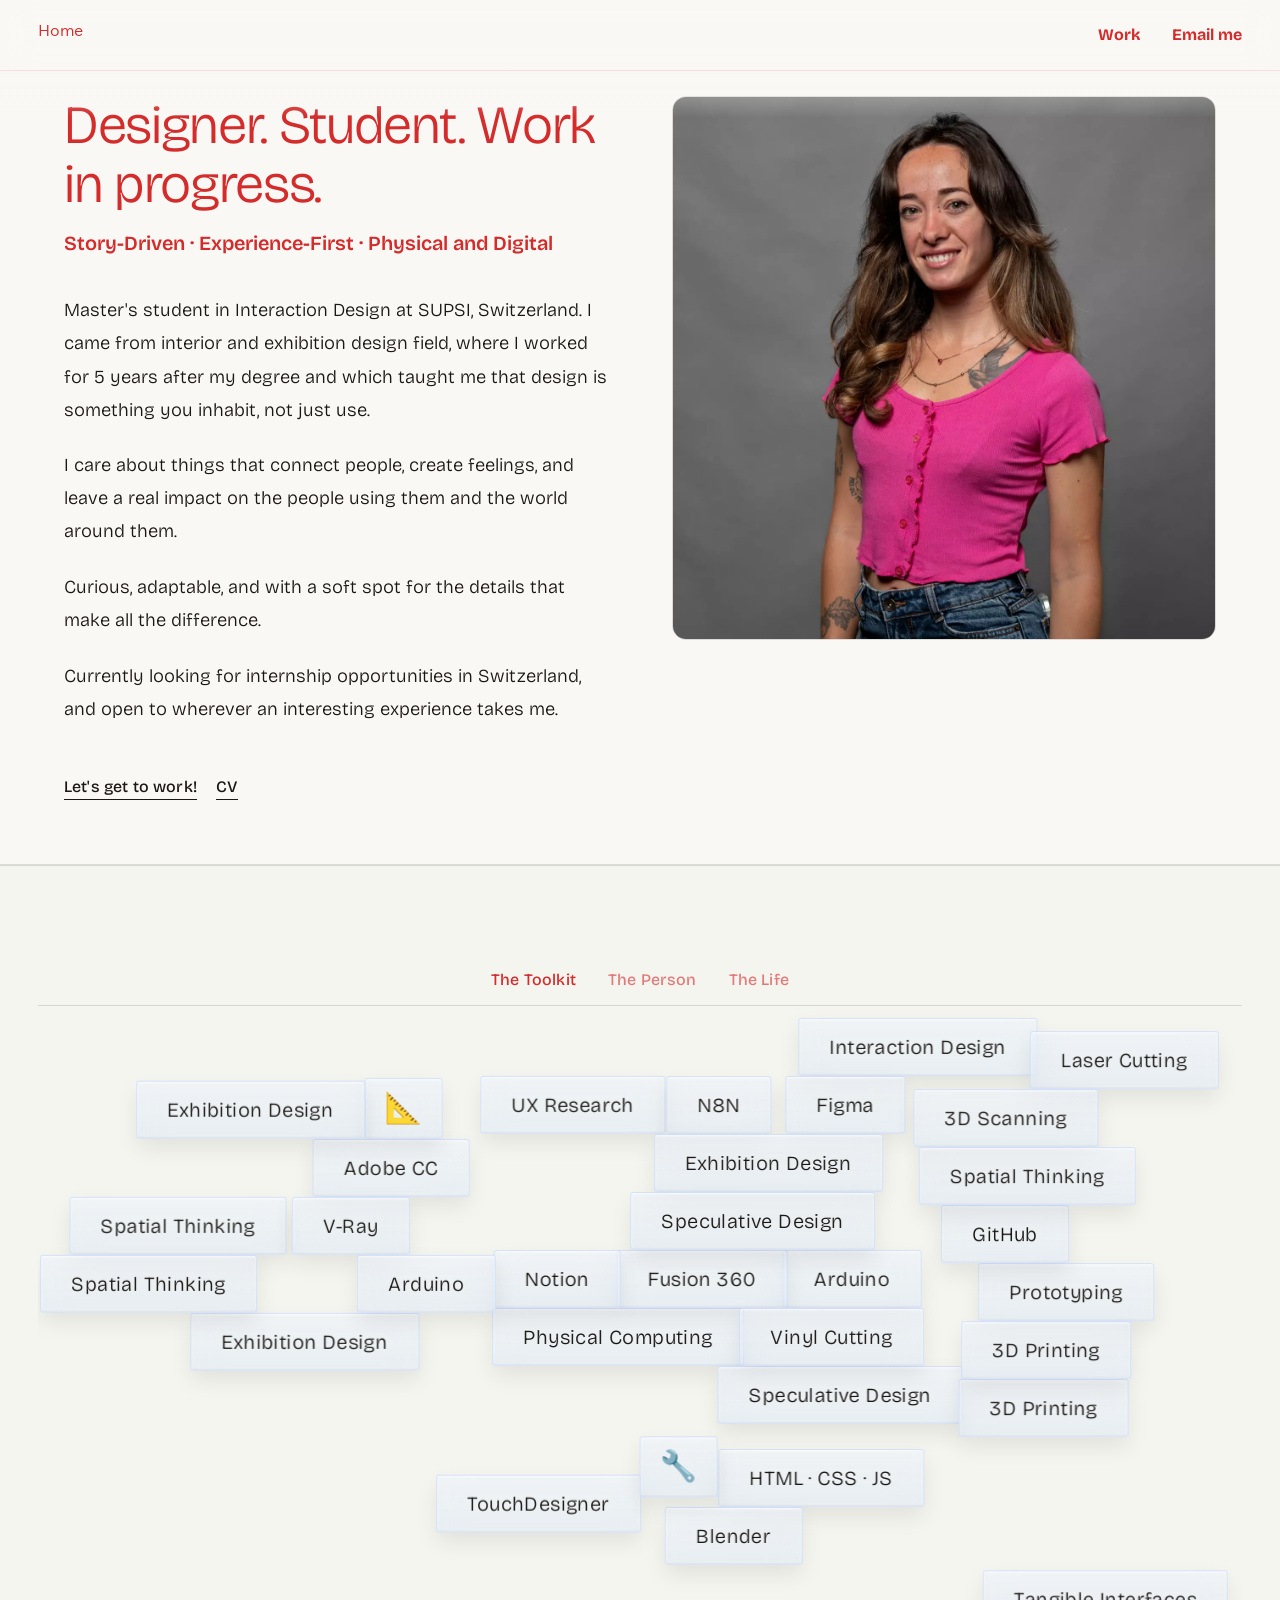
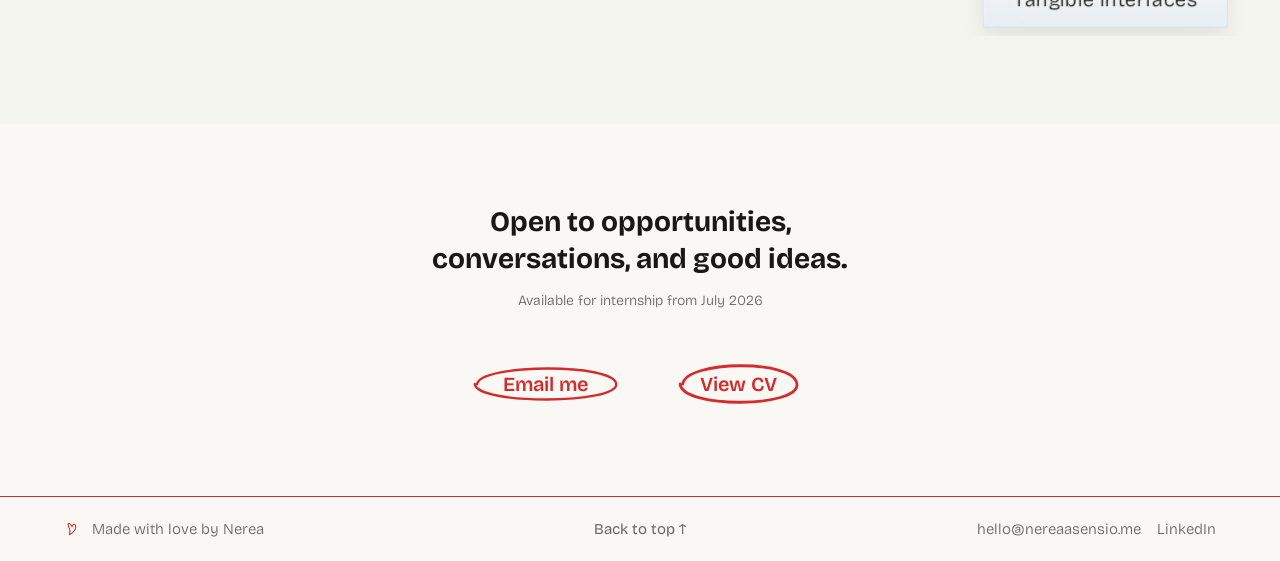
==== commit 1c287d63: "redesign: fixes made" ====
--- a/about.html
+++ b/about.html
@@ -46,8 +46,7 @@
       </div>
 
       <div class="about-photo" id="aboutPhotoContainer">
-        <img src="assets/who/webp/nerea-about-main.webp" alt="Nerea Asensio" />
-        <img src="" alt="Nerea Asensio" style="opacity: 0;" />
+        <img id="aboutPhoto" src="assets/who/webp/nerea-about-main.webp" alt="Nerea Asensio" />
       </div>
     </section>
 
@@ -61,11 +60,7 @@
       <div class="pit-panels">
         <div class="pit-panel active" id="pit-skills">
           <div class="pit-inner">
-            <div class="skill-groups-header">
-              <h3 class="skill-group-title">Design &amp; Research</h3>
-              <h3 class="skill-group-title">Fabrication &amp; Tools</h3>
-            </div>
-            <div class="tag-bubble" data-pit="skills">Interaction Design</div>
+<div class="tag-bubble" data-pit="skills">Interaction Design</div>
             <div class="tag-bubble" data-pit="skills">UX Research</div>
             <div class="tag-bubble" data-pit="skills">Prototyping</div>
             <div class="tag-bubble" data-pit="skills">Figma</div>
--- a/style.css
+++ b/style.css
@@ -360,9 +360,9 @@
 }
 .hero-inner {
   grid-row: 1;
-  max-width: 760px;
+  max-width: 900px;
   text-align: left;
-  padding-top: 10vh;
+  padding-top: clamp(14vh, 18vh, 22vh);
   padding-left: var(--pad);
   padding-right: var(--pad);
   position: relative;
@@ -372,20 +372,20 @@
   display: none;
 }
 .hero-intro {
-  font-size: clamp(0.95rem, 1.5vw, 1.05rem);
+  font-size: clamp(1rem, 1.6vw, 1.15rem);
   font-weight: 400;
   color: var(--accent);
-  max-width: 500px;
-  margin-bottom: 12px;
-  line-height: 1.5;
+  max-width: 620px;
+  margin-bottom: 16px;
+  line-height: 1.6;
 }
 .hero-headline {
-  font-size: clamp(2.4rem, 5vw, 4.6rem);
+  font-size: clamp(3rem, 6.5vw, 6.5rem);
   font-weight: 800;
-  line-height: 1.08;
-  color: var(--accent);
-  margin-bottom: 20px;
-  max-width: 680px;
+  line-height: 1.05;
+  color: var(--accent);
+  margin-bottom: 24px;
+  max-width: 820px;
   overflow-wrap: normal;
   word-break: normal;
   hyphens: none;
@@ -461,7 +461,7 @@
   min-height: 100vh;
   display: flex;
   flex-direction: column;
-  padding: 76px 0 32px;
+  padding: 76px 0 100px;
   box-sizing: border-box;
   scroll-snap-align: start;
   scroll-snap-stop: always;
@@ -541,7 +541,7 @@
   overflow-x: auto;
   cursor: grab;
   display: flex;
-  gap: 12px;
+  gap: 24px;
   scrollbar-width: none;
   align-items: flex-start;
 }
@@ -549,7 +549,7 @@
 .work-scroll.is-dragging { cursor: grabbing; }
 .work-card {
   position: relative;
-  width: min(calc((100vh - 240px) * 5 / 3), 86vw);
+  width: min(calc((100vh - 340px) * 5 / 3), 78vw);
   aspect-ratio: 5 / 3;
   flex-shrink: 0;
   border-radius: var(--r-card);
@@ -563,7 +563,7 @@
 }
 .work-card:hover { transform: scale(1.02); }
 .work-card--featured {
-  width: min(calc((100vh - 240px) * 5 / 3), 86vw);
+  width: min(calc((100vh - 340px) * 5 / 3), 78vw);
 }
 .work-card__img {
   position: absolute;
@@ -600,27 +600,27 @@
   z-index: 1;
 }
 .work-card__badge {
-  font-size: 11px;
+  font-size: 13px;
   letter-spacing: 0.1em;
   text-transform: uppercase;
   background: var(--accent);
   color: #fff;
   font-weight: 800;
-  padding: 4px 10px;
+  padding: 5px 12px;
   border-radius: var(--r-sharp);
   display: inline-block;
   align-self: flex-start;
-  margin-bottom: 4px;
+  margin-bottom: 5px;
 }
 .work-card__title {
-  font-size: 20px;
+  font-size: 24px;
   font-weight: 700;
   color: #fff;
   margin: 0;
   text-shadow: 0 1px 6px rgba(0, 0, 0, 0.35);
 }
 .work-card__desc {
-  font-size: 12px;
+  font-size: 14px;
   color: rgba(255, 255, 255, 0.84);
   margin: 0;
   line-height: 1.4;
@@ -637,10 +637,10 @@
   padding: 0;
 }
 .work-card__tag {
-  font-size: 10px;
+  font-size: 12px;
   color: rgba(255, 255, 255, 0.88);
   border: 1px solid rgba(255, 255, 255, 0.42);
-  padding: 2px 7px;
+  padding: 3px 9px;
   border-radius: var(--r-sharp);
 }
 .work-scroll.grid-view {
@@ -950,11 +950,11 @@
 .cta-circle-btn {
   position: relative;
   color: var(--accent);
-  font-size: 15px;
+  font-size: 20px;
   font-weight: 600;
   font-family: var(--font);
   text-decoration: none;
-  padding: 12px 28px;
+  padding: 16px 40px;
   display: inline-block;
   transition: transform 0.2s;
 }
@@ -979,7 +979,7 @@
   border: none;
   color: var(--muted);
   font-family: var(--font);
-  font-size: 12px;
+  font-size: 15px;
   cursor: pointer;
   padding: 0;
   position: relative;
@@ -1061,7 +1061,7 @@
 .about-grid {
   display: grid;
   grid-template-columns: 1fr 1fr;
-  align-items: stretch;
+  align-items: start;
   min-height: 50vh;
   padding: 6rem var(--side-pad, 5vw) 4rem;
   gap: 4rem;
@@ -1081,7 +1081,7 @@
   letter-spacing: -.025em;
   line-height: 1.1;
   margin-bottom: 0.8rem;
-  color: var(--ink);
+  color: var(--accent);
 }
 
 .about-subtitle {
@@ -1124,19 +1124,15 @@
 
 .about-photo {
   width: 100%;
-  height: 100%;
   border-radius: 14px;
   overflow: hidden;
   border: .5px solid var(--border);
-  position: relative;
 }
 .about-photo img {
-  position: absolute;
-  inset: 0;
-  width: 100%;
-  height: 100%;
-  object-fit: cover;
-  transition: opacity 600ms ease-in-out;
+  display: block;
+  width: 100%;
+  height: auto;
+  transition: opacity 700ms ease-in-out;
 }
 
 /* ── Zone B: ball pit ── */
@@ -1200,29 +1196,6 @@
 }
 
 /* ── Bubbles ── */
-.skill-groups-header {
-  position: absolute;
-  top: 0;
-  left: 0;
-  right: 0;
-  height: 65px;
-  display: flex;
-  justify-content: space-between;
-  align-items: center;
-  padding: 0 1.5rem;
-  border-bottom: 1.2px dashed rgba(212, 43, 43, 0.22);
-  pointer-events: none;
-  z-index: 5;
-}
-.skill-group-title {
-  font-family: var(--font-display);
-  font-size: 13px;
-  font-weight: 700;
-  color: var(--accent);
-  text-transform: uppercase;
-  letter-spacing: 0.08em;
-  margin: 0;
-}
 
 .tag-bubble {
   position: absolute;
@@ -1331,12 +1304,12 @@
   display: flex;
   align-items: center;
   gap: 6px;
-  font-size: 12px;
+  font-size: 15px;
   color: var(--muted);
 }
 .footer-center {
   text-align: center;
-  font-size: 12px;
+  font-size: 15px;
   color: var(--muted);
 }
 .footer-right {
@@ -1346,7 +1319,7 @@
   justify-content: flex-end;
 }
 .footer-right a {
-  font-size: 12px;
+  font-size: 15px;
   color: var(--muted);
   text-decoration: none;
 }
@@ -1434,7 +1407,7 @@
 
 .cube-scene {
   position: absolute;
-  bottom: 120px;
+  bottom: 180px;
   right: 10%;
   width: min(256px, 24vw);
   height: min(256px, 24vw);
@@ -1464,7 +1437,7 @@
 
 .cube-label {
   position: absolute;
-  bottom: calc(120px + min(256px, 24vw) + 55px);
+  bottom: calc(180px + min(256px, 24vw) + 55px);
   right: 7%;
   font-size: 13px;
   font-weight: 700;
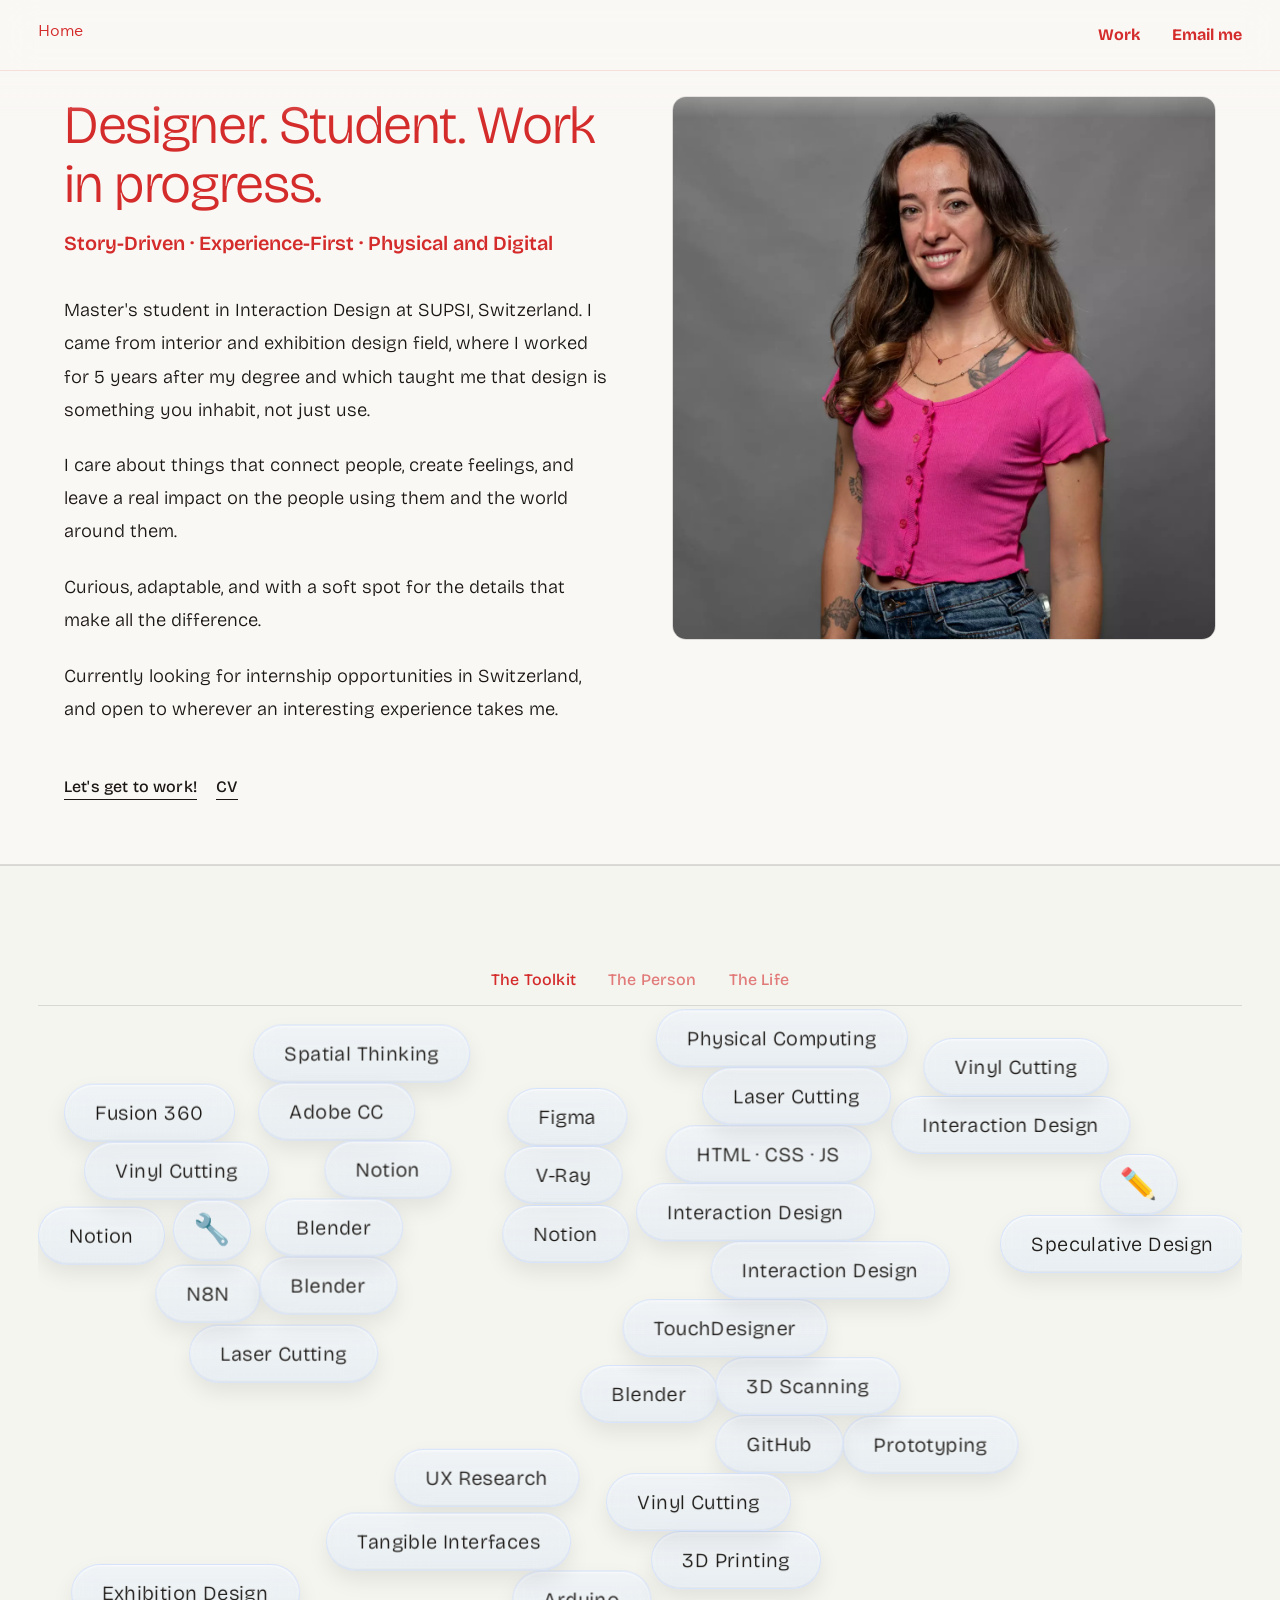
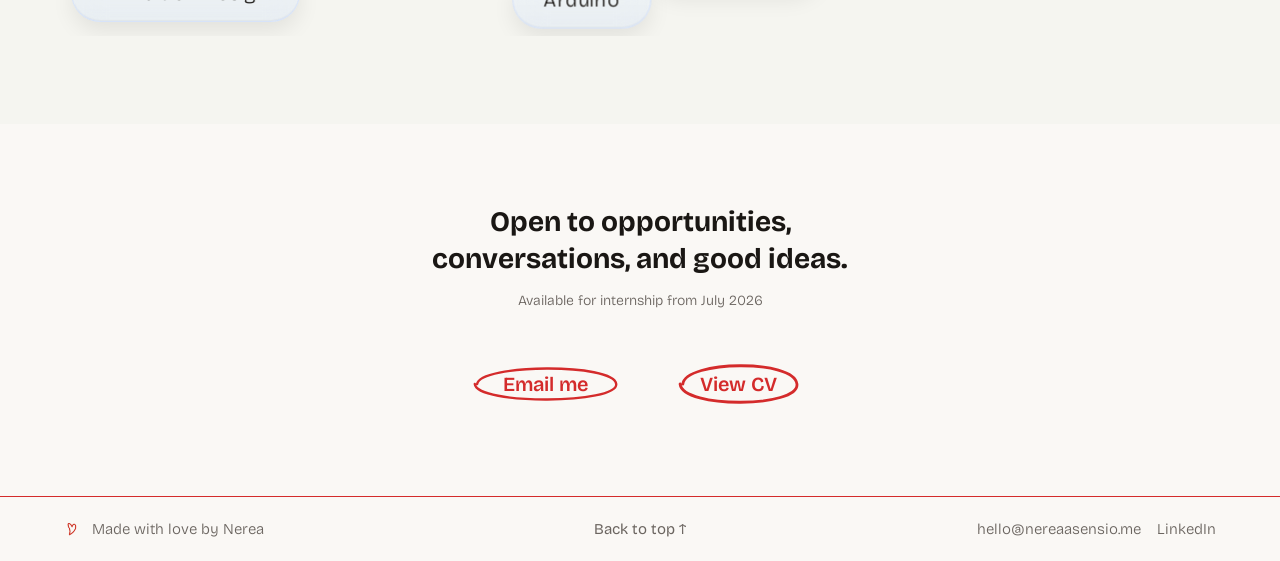
==== commit d7f6c0fa: "redesign: small fixes on work section done" ====
--- a/about.html
+++ b/about.html
@@ -41,7 +41,7 @@
         <p class="about-body">Currently looking for internship opportunities in Switzerland, and open to wherever an interesting experience takes me.</p>
         <div class="about-cta-row">
           <a href="mailto:nere.at.2@gmail.com" class="about-cta">Let's get to work!</a>
-          <a href="assets/cv/nerea_asensio_designer_cv.pdf" download class="about-cta about-cta--cv">CV</a>
+          <a href="assets/cv/nerea_asensio_designer_cv.pdf" target="_blank" rel="noopener" class="about-cta about-cta--cv">CV</a>
         </div>
       </div>
 
--- a/style.css
+++ b/style.css
@@ -468,42 +468,46 @@
   scroll-margin-top: 76px;
 }
 .work-top {
-  max-width: var(--max-w);
-  width: 100%;
-  margin: 0 auto 20px;
-  padding: 0 var(--pad) 0;
+  width: 100%;
+  margin: 0 0 20px;
+  padding: 0 var(--pad);
   display: flex;
   justify-content: space-between;
   align-items: baseline;
   box-sizing: border-box;
 }
 .section-label {
-  font-size: 20px;
+  font-size: clamp(2rem, 4vw, 3.5rem);
   font-weight: 800;
   color: var(--accent);
   letter-spacing: 0;
   text-transform: none;
 }
 .view-toggle {
-  font-size: 11px;
-  letter-spacing: 0.08em;
-  text-transform: uppercase;
+  font-size: 16px;
+  font-weight: 700;
+  letter-spacing: normal;
+  text-transform: none;
   background: none;
-  border: 1px solid var(--accent);
-  border-radius: var(--r-sharp);
-  padding: 6px 14px;
+  border: none;
+  padding: 0;
   cursor: pointer;
   color: var(--accent);
   font-family: var(--font);
-  transition: all 0.15s;
-}
-.view-toggle:hover {
+  position: relative;
+  transition: transform 0.2s;
+}
+.view-toggle::after {
+  content: '';
+  position: absolute;
+  bottom: -2px; left: 0;
+  width: 0; height: 1px;
   background: var(--accent);
-  color: #fff;
-}
+  transition: width 0.2s;
+}
+.view-toggle:hover { transform: translateY(-2px); }
+.view-toggle:hover::after { width: 100%; }
 .work-filters {
-  max-width: var(--max-w);
-  margin: 0 auto;
   padding: 0 var(--pad) 24px;
   display: flex;
   gap: 20px;
@@ -513,8 +517,8 @@
   background: none;
   border: none;
   color: var(--accent);
-  font-size: 13px;
-  font-weight: 500;
+  font-size: 16px;
+  font-weight: 700;
   cursor: pointer;
   padding: 0;
   font-family: var(--font);
@@ -600,7 +604,7 @@
   z-index: 1;
 }
 .work-card__badge {
-  font-size: 13px;
+  font-size: 15px;
   letter-spacing: 0.1em;
   text-transform: uppercase;
   background: var(--accent);
@@ -637,21 +641,19 @@
   padding: 0;
 }
 .work-card__tag {
-  font-size: 12px;
+  font-size: 14px;
   color: rgba(255, 255, 255, 0.88);
   border: 1px solid rgba(255, 255, 255, 0.42);
-  padding: 3px 9px;
+  padding: 4px 11px;
   border-radius: var(--r-sharp);
 }
 .work-scroll.grid-view {
   display: grid;
   grid-template-columns: repeat(2, minmax(0, 1fr));
-  gap: 16px;
+  gap: 24px;
   overflow: visible;
   cursor: default;
-  max-width: var(--max-w);
-  width: 100%;
-  margin: 0 auto;
+  width: 100%;
   padding: 0 var(--pad);
   align-items: start;
   height: auto;
@@ -691,11 +693,12 @@
   }
 
   .section-label {
-    font-size: 18px;
+    font-size: clamp(1.5rem, 5vw, 2rem);
   }
 
   .view-toggle {
     flex: 0 0 auto;
+    font-size: 14px;
   }
 
   .work-filters {
@@ -1200,7 +1203,7 @@
 .tag-bubble {
   position: absolute;
   padding: 0.75rem 1.9rem;
-  border-radius: var(--r-sharp);
+  border-radius: 999px;
   font-size: 20px;
   font-family: var(--font-display);
   letter-spacing: .02em;
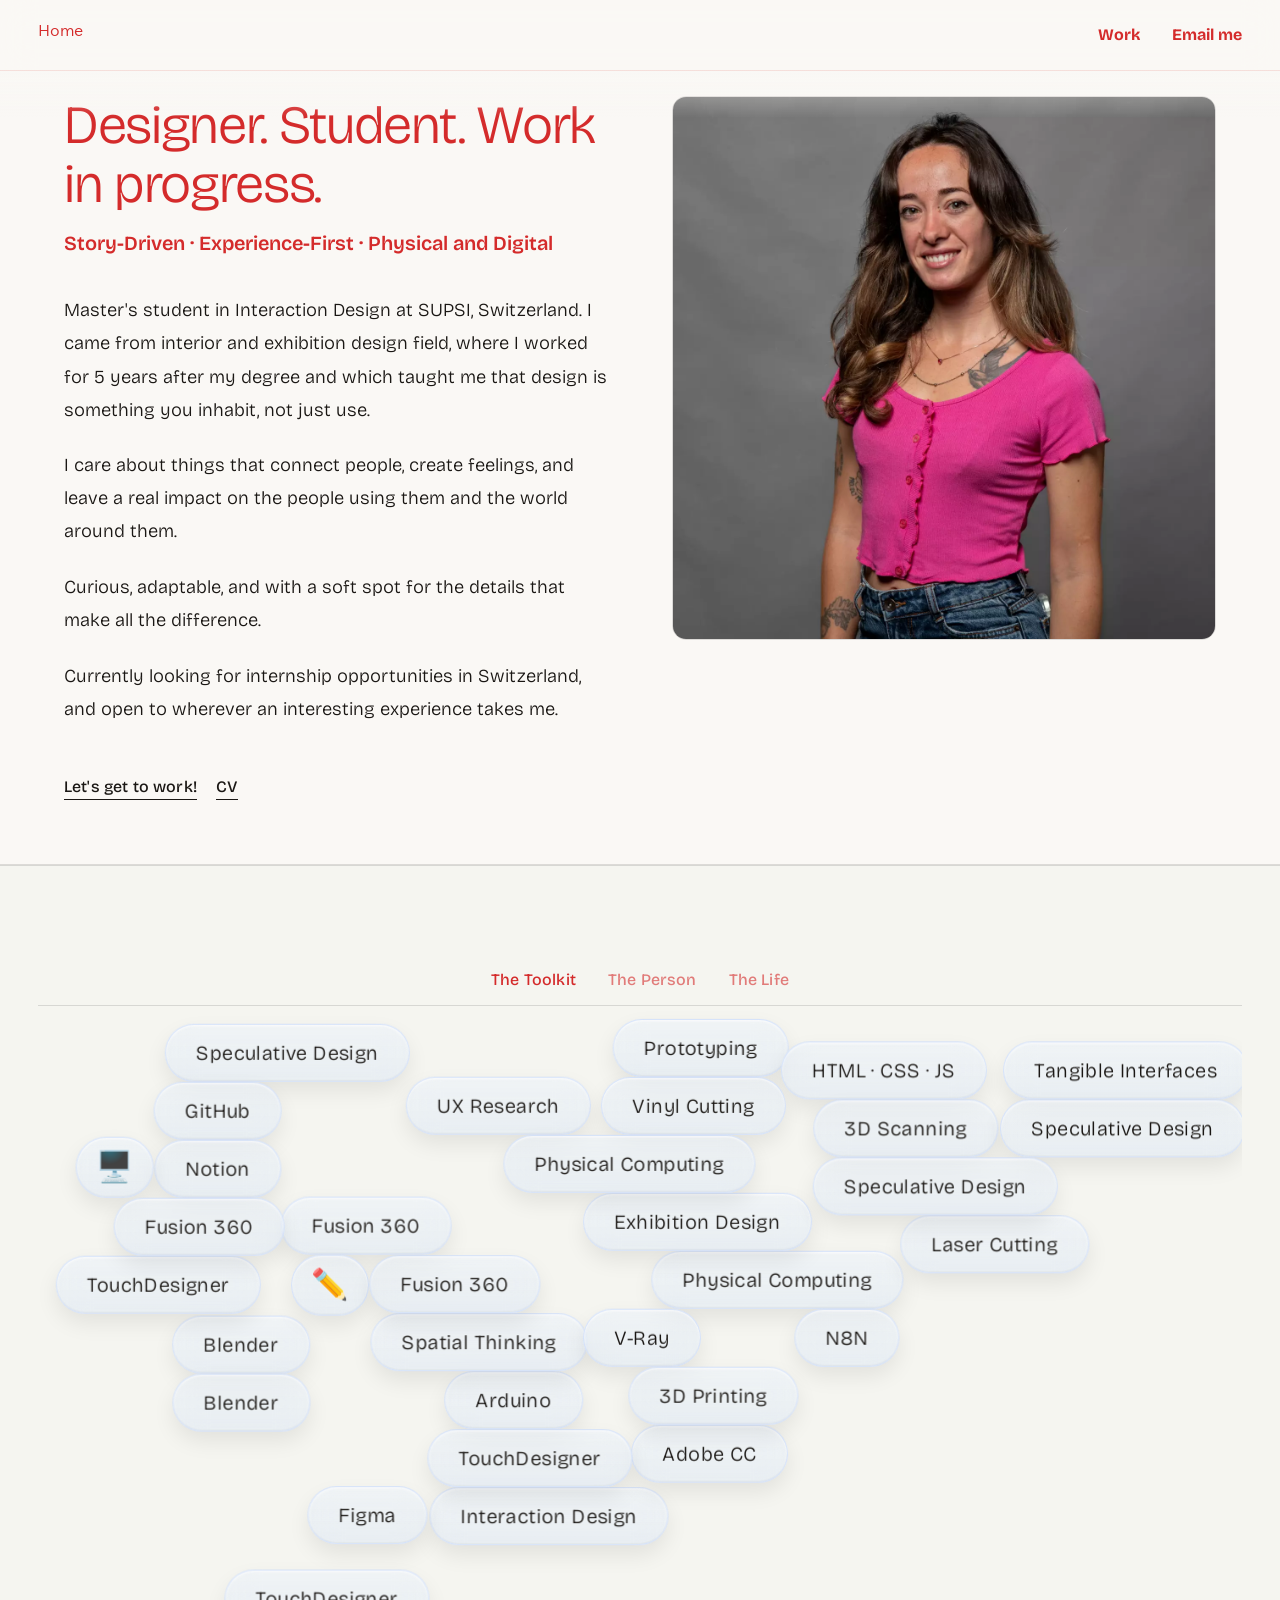
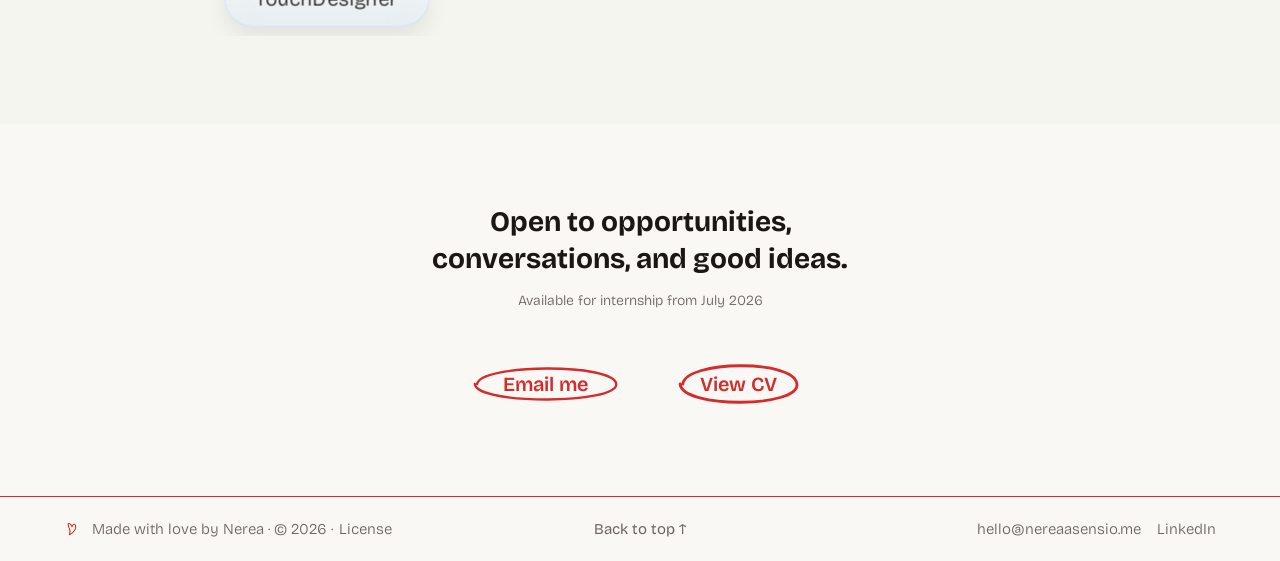
==== commit 6ebb95df: "mod: compression of images + license addition" ====
--- a/about.html
+++ b/about.html
@@ -185,8 +185,8 @@
   ══════════════════════════════════════ -->
   <footer>
     <div class="footer-left">
-      <img src="assets/doodles/heart_doodle.png" class="footer-heart" alt="" aria-hidden="true" />
-      Made with love by Nerea
+      <img src="assets/doodles/webp/heart_doodle.webp" class="footer-heart" alt="" aria-hidden="true" />
+      Made with love by Nerea · © 2026 · <a href="LICENSE" target="_blank" rel="noopener">License</a>
     </div>
     <div class="footer-center">
       <button id="back-top" aria-label="Back to top">Back to top ↑</button>
--- a/style.css
+++ b/style.css
@@ -696,13 +696,27 @@
     font-size: clamp(1.5rem, 5vw, 2rem);
   }
 
+  .hero-headline {
+    font-size: clamp(2.1rem, 8.5vw, 3rem);
+  }
+
   .view-toggle {
     flex: 0 0 auto;
     font-size: 14px;
   }
 
   .work-filters {
-    gap: 14px;
+    gap: 18px;
+    flex-wrap: nowrap;
+    overflow-x: auto;
+    -webkit-overflow-scrolling: touch;
+    scrollbar-width: none;
+  }
+  .work-filters::-webkit-scrollbar { display: none; }
+  .filter-btn {
+    flex: 0 0 auto;
+    white-space: nowrap;
+    font-size: 15px;
   }
 
   .work-card {
@@ -1327,6 +1341,11 @@
   text-decoration: none;
 }
 .footer-right a:hover { color: var(--accent); }
+.footer-left a {
+  color: var(--muted);
+  text-decoration: none;
+}
+.footer-left a:hover { color: var(--accent); }
 .footer-heart {
   width: 16px;
   height: 16px;
@@ -1336,6 +1355,32 @@
   filter: invert(24%) sepia(83%)
     saturate(3022%) hue-rotate(347deg)
     brightness(84%) contrast(91%);
+}
+
+@media (max-width: 720px) {
+  footer {
+    grid-template-columns: 1fr;
+    justify-items: center;
+    gap: 14px;
+    text-align: center;
+    padding: 26px var(--pad);
+  }
+  .footer-center { order: -1; }
+  .footer-left { justify-content: center; }
+  .footer-right {
+    justify-content: center;
+    text-align: center;
+    flex-wrap: wrap;
+  }
+
+  /* Keep the hand-drawn-ellipse buttons on a single line so the
+     text stays inside the circle. */
+  .cta-btns { gap: 18px; }
+  .cta-circle-btn {
+    white-space: nowrap;
+    padding: 16px 24px;
+    font-size: 18px;
+  }
 }
 
 /* ─────────────────────────────────────────────
@@ -1533,5 +1578,22 @@
 
 
 @media (max-width: 600px) {
-  .cube-scene { display: none; }
-}
+  /* Keep the cube visible — just shrink it and tuck it into the
+     bottom-right corner, clear of the hero text and the marquee. */
+  .cube-scene {
+    width: 116px;
+    height: 116px;
+    right: 7%;
+    bottom: 78px;
+  }
+  .face-front  { transform: translateZ(58px); }
+  .face-back   { transform: rotateY(180deg) translateZ(58px); }
+  .face-right  { transform: rotateY(90deg)  translateZ(58px); }
+  .face-left   { transform: rotateY(-90deg) translateZ(58px); }
+  .face-top    { transform: rotateX(90deg)  translateZ(58px); }
+  .face-bottom { transform: rotateX(-90deg) translateZ(58px); }
+
+  /* The long "Spin the cube" tag won't fit cleanly on a phone and
+     the 3D cube reads as interactive on its own — hide it here. */
+  .cube-label { display: none; }
+}
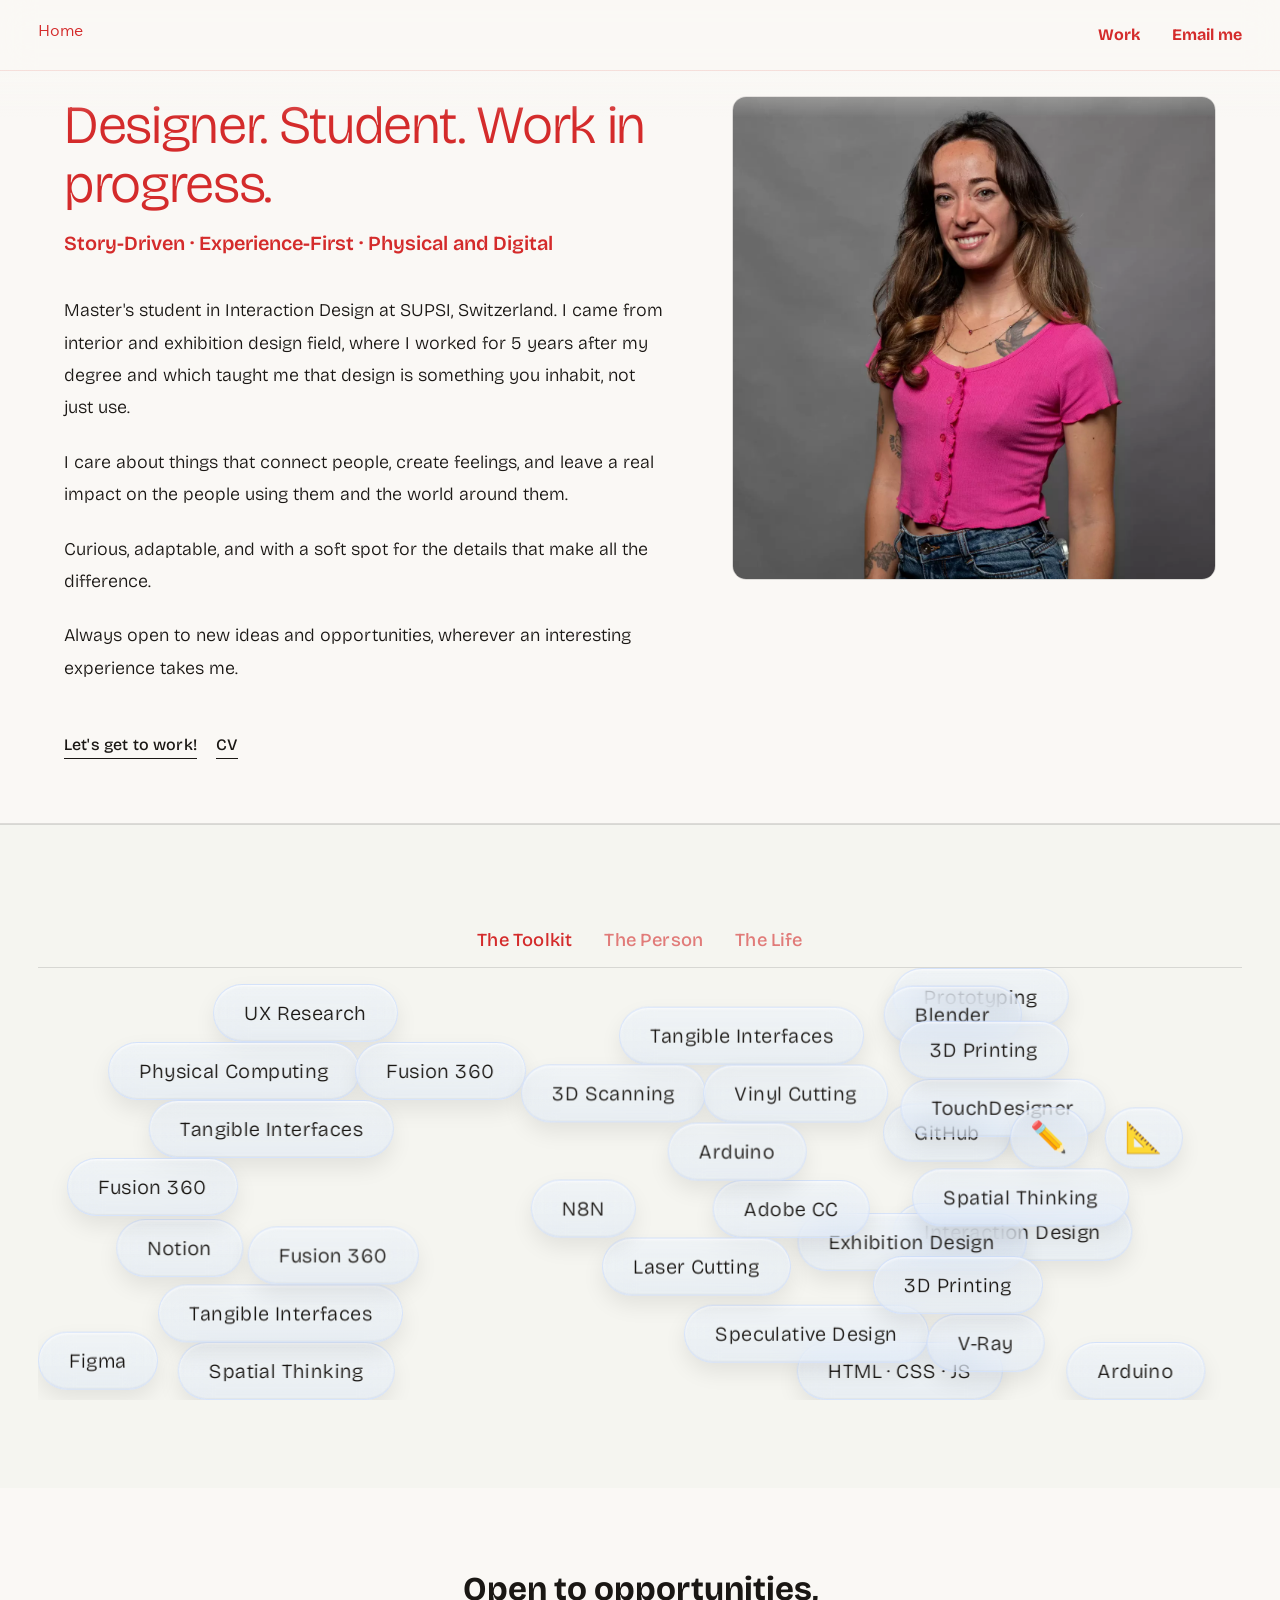
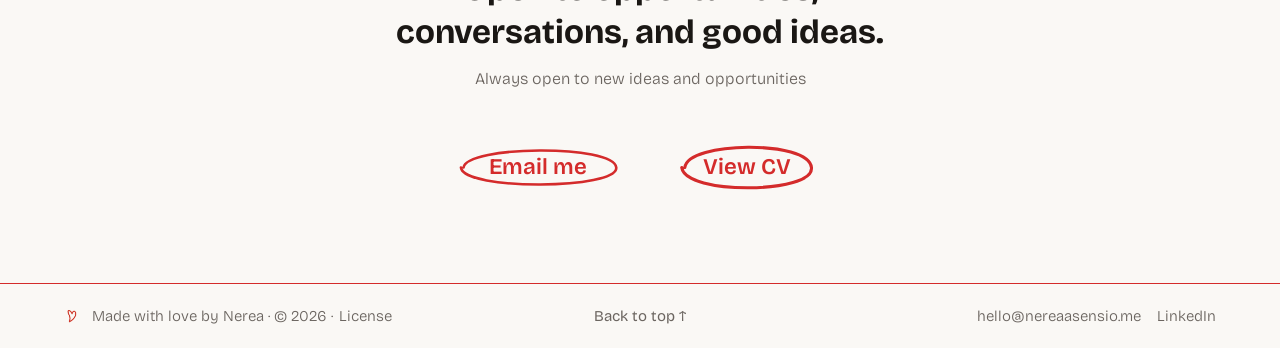
==== commit b0c589b6: "redesign: remaining project pages in the story layout + sizing for wide screens - Financial Planning" ====
--- a/about.html
+++ b/about.html
@@ -38,7 +38,7 @@
         <p class="about-body">Master's student in Interaction Design at SUPSI, Switzerland. I came from interior and exhibition design field, where I worked for 5 years after my degree and which taught me that design is something you inhabit, not just use.</p>
         <p class="about-body">I care about things that connect people, create feelings, and leave a real impact on the people using them and the world around them.</p>
         <p class="about-body">Curious, adaptable, and with a soft spot for the details that make all the difference.</p>
-        <p class="about-body">Currently looking for internship opportunities in Switzerland, and open to wherever an interesting experience takes me.</p>
+        <p class="about-body">Always open to new ideas and opportunities, wherever an interesting experience takes me.</p>
         <div class="about-cta-row">
           <a href="mailto:nere.at.2@gmail.com" class="about-cta">Let's get to work!</a>
           <a href="assets/cv/nerea_asensio_designer_cv.pdf" target="_blank" rel="noopener" class="about-cta about-cta--cv">CV</a>
@@ -149,7 +149,7 @@
     <section id="cta" aria-label="Call to action">
       <div class="cta-inner">
         <p class="cta-headline">Open to opportunities,<br>conversations, and good ideas.</p>
-        <p class="cta-sub">Available for internship from July 2026</p>
+        <p class="cta-sub">Always open to new ideas and opportunities</p>
         <div class="cta-btns">
           <a href="mailto:hello@nereaasensio.me"
              class="cta-circle-btn">
--- a/style.css
+++ b/style.css
@@ -70,15 +70,16 @@
   --line: #E8E2DA;
   --card-bg: #FFFFFF;
   --font: 'Bricolage Grotesque', sans-serif;
-  --max-w: 1200px;
-  --pad: clamp(24px, 5vw, 80px);
+  --max-w: 75rem;
+  --pad: clamp(24px, 5vw, 6rem);
   --r-card: 10px;
   --r-sharp: 3px;
 }
 
 html { 
   scroll-behavior: smooth; 
-  font-size: 16px;
+  /* 16px up to 1440px wide, then grows with the screen so text keeps pace with images */
+  font-size: clamp(1rem, calc(1rem + (100vw - 90rem) * 0.005), 1.4375rem);
   scroll-snap-type: y mandatory;
   scroll-padding-top: 76px;
 }
@@ -154,7 +155,7 @@
 .nav-brand {
   color: var(--accent);
   font-weight: 700;
-  font-size: 16px;
+  font-size: 1rem;
   text-decoration: none;
   transition: opacity 0.3s;
 }
@@ -184,7 +185,7 @@
 .nav-links a {
   color: var(--accent);
   font-weight: 700;
-  font-size: 16px;
+  font-size: 1rem;
   text-decoration: none;
   position: relative;
   transition: transform 0.2s;
@@ -224,7 +225,7 @@
 }
 
 #siteHomeLink .label-nav {
-  font-size: 24px;
+  font-size: 1.5rem;
   transition:
     color .25s ease,
     opacity .38s ease,
@@ -334,7 +335,7 @@
   left: 50%;
   transform: translateX(-50%);
   font-family: var(--font-body);
-  font-size: 13px;
+  font-size: 0.8125rem;
   font-weight: 400;
   letter-spacing: .12em;
   text-transform: lowercase;
@@ -360,7 +361,7 @@
 }
 .hero-inner {
   grid-row: 1;
-  max-width: 900px;
+  max-width: 56.25rem;
   text-align: left;
   padding-top: clamp(14vh, 18vh, 22vh);
   padding-left: var(--pad);
@@ -375,7 +376,7 @@
   font-size: clamp(1rem, 1.6vw, 1.15rem);
   font-weight: 400;
   color: var(--accent);
-  max-width: 620px;
+  max-width: 38.75rem;
   margin-bottom: 16px;
   line-height: 1.6;
 }
@@ -385,14 +386,14 @@
   line-height: 1.05;
   color: var(--accent);
   margin-bottom: 24px;
-  max-width: 820px;
+  max-width: 51.25rem;
   overflow-wrap: normal;
   word-break: normal;
   hyphens: none;
   white-space: normal;
 }
 .hero-avail {
-  font-size: 15px;
+  font-size: 0.9375rem;
   font-weight: 500;
   color: var(--accent);
   margin-bottom: 14px;
@@ -404,7 +405,7 @@
 }
 .hero-link {
   color: var(--accent);
-  font-size: 14px;
+  font-size: 0.875rem;
   font-weight: 600;
   text-decoration: underline;
   text-underline-offset: 3px;
@@ -431,7 +432,7 @@
 }
 .marquee-track:hover { animation-play-state: paused; }
 .marquee-inner {
-  font-size: 18px;
+  font-size: 1.125rem;
   font-weight: 600;
   letter-spacing: 0.05em;
   color: #fff;
@@ -484,7 +485,7 @@
   text-transform: none;
 }
 .view-toggle {
-  font-size: 16px;
+  font-size: 1rem;
   font-weight: 700;
   letter-spacing: normal;
   text-transform: none;
@@ -517,7 +518,7 @@
   background: none;
   border: none;
   color: var(--accent);
-  font-size: 16px;
+  font-size: 1rem;
   font-weight: 700;
   cursor: pointer;
   padding: 0;
@@ -548,13 +549,19 @@
   gap: 24px;
   scrollbar-width: none;
   align-items: flex-start;
-}
+  /* magnetic: the scroll always settles on a card */
+  scroll-snap-type: x mandatory;
+  scroll-padding-inline: var(--pad);
+}
+.work-scroll.is-dragging,
+.work-scroll.grid-view { scroll-snap-type: none; }
 .work-scroll::-webkit-scrollbar { display: none; }
 .work-scroll.is-dragging { cursor: grabbing; }
 .work-card {
   position: relative;
-  width: min(calc((100vh - 340px) * 5 / 3), 78vw);
+  width: min(calc((100vh - 340px) * 5 / 3), 78vw, 56rem);
   aspect-ratio: 5 / 3;
+  scroll-snap-align: start;
   flex-shrink: 0;
   border-radius: var(--r-card);
   overflow: hidden;
@@ -567,7 +574,7 @@
 }
 .work-card:hover { transform: scale(1.02); }
 .work-card--featured {
-  width: min(calc((100vh - 340px) * 5 / 3), 78vw);
+  width: min(calc((100vh - 340px) * 5 / 3), 78vw, 56rem);
 }
 .work-card__img {
   position: absolute;
@@ -590,7 +597,7 @@
   top: 0;
   left: 0;
   right: 0;
-  padding: 18px;
+  padding: 1.2rem 1.3rem;
   background: linear-gradient(
     to bottom,
     rgba(0, 0, 0, 0.62) 0%,
@@ -604,7 +611,7 @@
   z-index: 1;
 }
 .work-card__badge {
-  font-size: 15px;
+  font-size: 0.9375rem;
   letter-spacing: 0.1em;
   text-transform: uppercase;
   background: var(--accent);
@@ -617,14 +624,14 @@
   margin-bottom: 5px;
 }
 .work-card__title {
-  font-size: 24px;
+  font-size: 1.5rem;
   font-weight: 700;
   color: #fff;
   margin: 0;
   text-shadow: 0 1px 6px rgba(0, 0, 0, 0.35);
 }
 .work-card__desc {
-  font-size: 14px;
+  font-size: 0.875rem;
   color: rgba(255, 255, 255, 0.84);
   margin: 0;
   line-height: 1.4;
@@ -634,14 +641,14 @@
   justify-content: flex-start;
   align-items: center;
   gap: 10px;
-  font-size: 11px;
+  font-size: 0.6875rem;
   color: rgba(255, 255, 255, 0.78);
   margin-top: 4px;
   border: none;
   padding: 0;
 }
 .work-card__tag {
-  font-size: 14px;
+  font-size: 0.875rem;
   color: rgba(255, 255, 255, 0.88);
   border: 1px solid rgba(255, 255, 255, 0.42);
   padding: 4px 11px;
@@ -702,7 +709,7 @@
 
   .view-toggle {
     flex: 0 0 auto;
-    font-size: 14px;
+    font-size: 0.875rem;
   }
 
   .work-filters {
@@ -716,7 +723,7 @@
   .filter-btn {
     flex: 0 0 auto;
     white-space: nowrap;
-    font-size: 15px;
+    font-size: 0.9375rem;
   }
 
   .work-card {
@@ -745,7 +752,7 @@
 section { padding: 5.5rem 2.4rem; }
 
 .sec-label {
-  font-size: 11px;
+  font-size: 0.6875rem;
   letter-spacing: .13em;
   text-transform: uppercase;
   color: var(--muted);
@@ -804,7 +811,7 @@
   grid-row: 1;
   grid-column: 1;
   width: 100%;
-  max-width: 1200px;
+  max-width: 75rem;
   justify-self: center;
   opacity: 0;
   transition: opacity .5s var(--ease-out-expo);
@@ -946,16 +953,16 @@
   scroll-snap-stop: normal;
   scroll-margin-top: 76px;
 }
-.cta-inner { max-width: 600px; margin: 0 auto; }
+.cta-inner { max-width: 44rem; margin: 0 auto; }
 .cta-headline {
-  font-size: clamp(1.4rem, 2.2vw, 1.8rem);
+  font-size: clamp(1.6rem, 2.6vw, 2.4rem);
   font-weight: 700;
   color: var(--ink);
   line-height: 1.3;
   margin-bottom: 12px;
 }
 .cta-sub {
-  font-size: 14px;
+  font-size: 1rem;
   color: var(--muted);
   margin-bottom: 40px;
 }
@@ -967,11 +974,11 @@
 .cta-circle-btn {
   position: relative;
   color: var(--accent);
-  font-size: 20px;
+  font-size: 1.4rem;
   font-weight: 600;
   font-family: var(--font);
   text-decoration: none;
-  padding: 16px 40px;
+  padding: 1.1rem 2.6rem;
   display: inline-block;
   transition: transform 0.2s;
 }
@@ -996,7 +1003,7 @@
   border: none;
   color: var(--muted);
   font-family: var(--font);
-  font-size: 15px;
+  font-size: 0.9375rem;
   cursor: pointer;
   padding: 0;
   position: relative;
@@ -1017,9 +1024,9 @@
 @media (max-width: 720px) {
   nav { padding: 1rem 1.2rem; justify-content: flex-end; gap: 0.5rem; }
   .nav-links { gap: 0.8rem; flex-wrap: nowrap; justify-content: flex-end; }
-  .nav-links a { font-size: 13px; white-space: nowrap; }
+  .nav-links a { font-size: 0.8125rem; white-space: nowrap; }
   #siteHomeLink { top: 1rem; left: 1.2rem; }
-  #siteHomeLink .label-nav { font-size: 13px; }
+  #siteHomeLink .label-nav { font-size: 0.8125rem; }
   #siteHomeLink .label-hero { font-size: clamp(1.5rem, 5vw, 2rem); }
 
   .hero-tagline {
@@ -1077,7 +1084,7 @@
 /* ── Zone A: top half ── */
 .about-grid {
   display: grid;
-  grid-template-columns: 1fr 1fr;
+  grid-template-columns: 1.25fr 1fr;
   align-items: start;
   min-height: 50vh;
   padding: 6rem var(--side-pad, 5vw) 4rem;
@@ -1093,7 +1100,7 @@
 
 .about-q {
   font-family: var(--font-display);
-  font-size: clamp(2.2rem, 4.2vw, 3.4rem);
+  font-size: clamp(2.4rem, 4.2vw, 4rem);
   font-weight: 300;
   letter-spacing: -.025em;
   line-height: 1.1;
@@ -1110,7 +1117,7 @@
 }
 
 .about-body {
-  font-size: clamp(1rem, 1.6vw, 1.15rem);
+  font-size: clamp(1.05rem, 1.4vw, 1.25rem);
   line-height: 1.8;
   margin-bottom: 1.4rem;
   color: var(--ink);
@@ -1141,6 +1148,8 @@
 
 .about-photo {
   width: 100%;
+  max-width: 34rem;
+  justify-self: end;
   border-radius: 14px;
   overflow: hidden;
   border: .5px solid var(--border);
@@ -1155,7 +1164,6 @@
 /* ── Zone B: ball pit ── */
 .pit-tabs-section {
   width: 100%;
-  min-height: 50vh;
   background: var(--cream);
   border-top: .5px solid var(--border);
 }
@@ -1174,7 +1182,7 @@
   max-width: none;
   padding: 0;
   font-family: var(--font-display);
-  font-size: 1rem;
+  font-size: 1.15rem;
   font-weight: 500;
   letter-spacing: .01em;
   text-transform: none;
@@ -1193,7 +1201,7 @@
 .pit-panels {
   position: relative;
   width: 100%;
-  min-height: 70vh;
+  min-height: clamp(20rem, 48vh, 32rem);
   overflow: hidden;
 }
 
@@ -1201,7 +1209,7 @@
   display: none;
   width: 100%;
   height: 100%;
-  min-height: 70vh;
+  min-height: clamp(20rem, 48vh, 32rem);
 }
 .pit-panel.active { display: block; }
 
@@ -1209,7 +1217,7 @@
   position: relative;
   width: 100%;
   height: 100%;
-  min-height: 70vh;
+  min-height: clamp(20rem, 48vh, 32rem);
 }
 
 /* ── Bubbles ── */
@@ -1218,7 +1226,7 @@
   position: absolute;
   padding: 0.75rem 1.9rem;
   border-radius: 999px;
-  font-size: 20px;
+  font-size: 1.25rem;
   font-family: var(--font-display);
   letter-spacing: .02em;
   white-space: nowrap;
@@ -1239,7 +1247,7 @@
 
 .tag-bubble--emoji {
   padding: .9rem 1.2rem;
-  font-size: 30px;
+  font-size: 1.875rem;
   line-height: 1;
 }
 
@@ -1278,8 +1286,8 @@
   }
   .pit-tabs-bar { gap: 1rem; padding: .85rem 1.2rem; justify-content: flex-start; }
   .pit-tab { font-size: .95rem; }
-  .tag-bubble { font-size: 14px; padding: 0.55rem 1.1rem; }
-  .tag-bubble--emoji { font-size: 22px; }
+  .tag-bubble { font-size: 0.875rem; padding: 0.55rem 1.1rem; }
+  .tag-bubble--emoji { font-size: 1.375rem; }
   .about-cta-row { gap: .9rem; }
 }
 
@@ -1304,7 +1312,7 @@
 .more-work-item:first-child { border-top: 0.5px solid var(--border, #ddd); }
 .more-work-item:hover { opacity: 0.5; }
 .more-work-title { font-size: clamp(1.2rem, 2.5vw, 1.6rem); font-weight: 500; }
-.more-work-tag { font-size: 11px; letter-spacing: 0.08em; opacity: 0.6; }
+.more-work-tag { font-size: 0.6875rem; letter-spacing: 0.08em; opacity: 0.6; }
 
 /* ─────────────────────────────────────────────
    FOOTER
@@ -1321,12 +1329,12 @@
   display: flex;
   align-items: center;
   gap: 6px;
-  font-size: 15px;
+  font-size: 0.9375rem;
   color: var(--muted);
 }
 .footer-center {
   text-align: center;
-  font-size: 15px;
+  font-size: 0.9375rem;
   color: var(--muted);
 }
 .footer-right {
@@ -1336,7 +1344,7 @@
   justify-content: flex-end;
 }
 .footer-right a {
-  font-size: 15px;
+  font-size: 0.9375rem;
   color: var(--muted);
   text-decoration: none;
 }
@@ -1379,7 +1387,7 @@
   .cta-circle-btn {
     white-space: nowrap;
     padding: 16px 24px;
-    font-size: 18px;
+    font-size: 1.125rem;
   }
 }
 
@@ -1454,11 +1462,12 @@
 ═══════════════════════════════════════════ */
 
 .cube-scene {
-  position: absolute;
-  bottom: 180px;
-  right: 10%;
-  width: min(256px, 24vw);
-  height: min(256px, 24vw);
+  --cube: clamp(180px, 17vw, 24rem);
+  position: absolute;
+  bottom: calc((100vh - var(--cube)) / 2 - 2rem);
+  right: 12%;
+  width: var(--cube);
+  height: var(--cube);
   perspective: 1000px;
   perspective-origin: 50% 50%;
   cursor: grab;
@@ -1484,10 +1493,11 @@
 }
 
 .cube-label {
-  position: absolute;
-  bottom: calc(180px + min(256px, 24vw) + 55px);
+  --cube: clamp(180px, 17vw, 24rem);
+  position: absolute;
+  bottom: calc((100vh - var(--cube)) / 2 - 2rem + var(--cube) + 4.5rem);
   right: 7%;
-  font-size: 13px;
+  font-size: 0.8125rem;
   font-weight: 700;
   color: var(--accent);
   background: var(--bg);
@@ -1525,12 +1535,12 @@
   border-radius: 10px;
 }
 
-.face-front  { transform: translateZ(calc(min(256px, 24vw) / 2)); }
-.face-back   { transform: rotateY(180deg) translateZ(calc(min(256px, 24vw) / 2)); }
-.face-right  { transform: rotateY(90deg)  translateZ(calc(min(256px, 24vw) / 2)); }
-.face-left   { transform: rotateY(-90deg) translateZ(calc(min(256px, 24vw) / 2)); }
-.face-top    { transform: rotateX(90deg)  translateZ(calc(min(256px, 24vw) / 2)); }
-.face-bottom { transform: rotateX(-90deg) translateZ(calc(min(256px, 24vw) / 2)); }
+.face-front  { transform: translateZ(calc(var(--cube) / 2)); }
+.face-back   { transform: rotateY(180deg) translateZ(calc(var(--cube) / 2)); }
+.face-right  { transform: rotateY(90deg)  translateZ(calc(var(--cube) / 2)); }
+.face-left   { transform: rotateY(-90deg) translateZ(calc(var(--cube) / 2)); }
+.face-top    { transform: rotateX(90deg)  translateZ(calc(var(--cube) / 2)); }
+.face-bottom { transform: rotateX(-90deg) translateZ(calc(var(--cube) / 2)); }
 
 .sticker-grid {
   position: absolute;
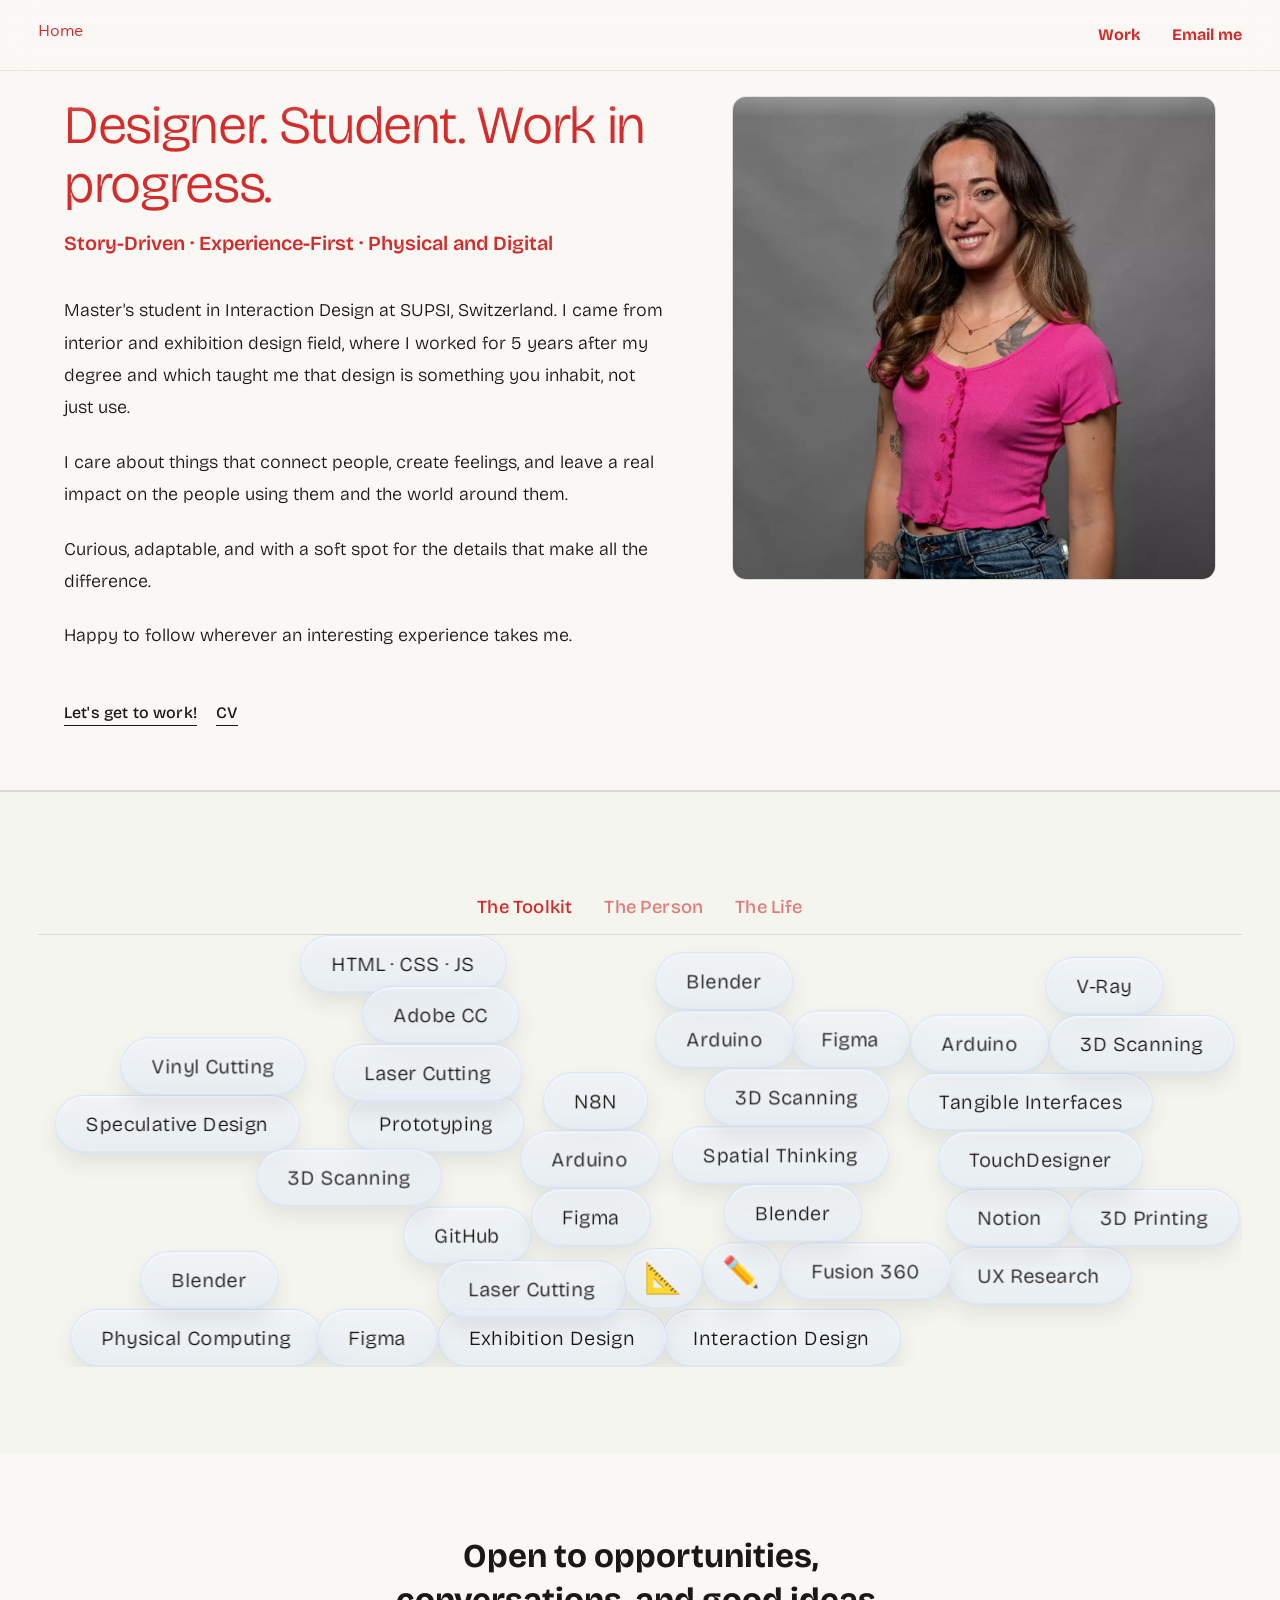
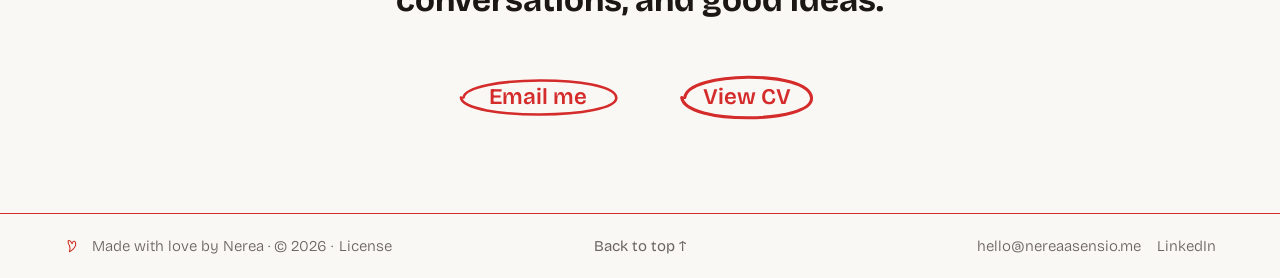
==== commit 5f20d567: "fix: mobile layout, project order and repeated copy - mobile: hero fits the visible screen, stacked " ====
--- a/about.html
+++ b/about.html
@@ -38,7 +38,7 @@
         <p class="about-body">Master's student in Interaction Design at SUPSI, Switzerland. I came from interior and exhibition design field, where I worked for 5 years after my degree and which taught me that design is something you inhabit, not just use.</p>
         <p class="about-body">I care about things that connect people, create feelings, and leave a real impact on the people using them and the world around them.</p>
         <p class="about-body">Curious, adaptable, and with a soft spot for the details that make all the difference.</p>
-        <p class="about-body">Always open to new ideas and opportunities, wherever an interesting experience takes me.</p>
+        <p class="about-body">Happy to follow wherever an interesting experience takes me.</p>
         <div class="about-cta-row">
           <a href="mailto:nere.at.2@gmail.com" class="about-cta">Let's get to work!</a>
           <a href="assets/cv/nerea_asensio_designer_cv.pdf" target="_blank" rel="noopener" class="about-cta about-cta--cv">CV</a>
@@ -149,7 +149,6 @@
     <section id="cta" aria-label="Call to action">
       <div class="cta-inner">
         <p class="cta-headline">Open to opportunities,<br>conversations, and good ideas.</p>
-        <p class="cta-sub">Always open to new ideas and opportunities</p>
         <div class="cta-btns">
           <a href="mailto:hello@nereaasensio.me"
              class="cta-circle-btn">
--- a/style.css
+++ b/style.css
@@ -85,6 +85,7 @@
 }
 
 body {
+  font-variant-emoji: text;
   margin: 0;
   padding: 0;
   background: var(--bg);
@@ -351,6 +352,7 @@
 ───────────────────────────────────────────── */
 #hero {
   height: 100vh;
+  height: 100svh;
   display: grid;
   grid-template-rows: 1fr auto;
   position: relative;
@@ -706,6 +708,7 @@
   .hero-headline {
     font-size: clamp(2.1rem, 8.5vw, 3rem);
   }
+  .hero-inner { padding-top: 6.5rem; }
 
   .view-toggle {
     flex: 0 0 auto;
@@ -726,13 +729,21 @@
     font-size: 0.9375rem;
   }
 
-  .work-card {
-    width: min(92vw, calc((100vh - 220px) * 5 / 3));
+  /* projects stacked one under the other */
+  #work { min-height: 0; }
+  .view-toggle { display: none; }
+  .work-scroll {
+    display: grid;
+    grid-template-columns: 1fr;
+    gap: 16px;
+    overflow: visible;
+    scroll-snap-type: none;
+    cursor: default;
+  }
+  .work-card,
+  .work-card--featured {
+    width: auto;
     height: auto;
-  }
-
-  .work-card--featured {
-    width: min(92vw, calc((100vh - 220px) * 5 / 3));
   }
 
   .work-scroll.grid-view {
@@ -934,11 +945,14 @@
     font-size: clamp(1.8rem, 7vw, 2.8rem);
   }
 
+  /* the triggers start halfway through the pinned stage, so the first phrase
+     lasts as long as the others, and every phrase passes a bit faster */
+  .phil-stage { margin-bottom: -50vh; }
   .phil-trigger {
-    height: 50vh;
+    height: 34vh;
   }
   .phil-trigger:last-of-type {
-    height: 72vh;
+    height: 60vh;
   }
 }
 
@@ -959,7 +973,7 @@
   font-weight: 700;
   color: var(--ink);
   line-height: 1.3;
-  margin-bottom: 12px;
+  margin-bottom: 2.5rem;
 }
 .cta-sub {
   font-size: 1rem;
@@ -1464,7 +1478,7 @@
 .cube-scene {
   --cube: clamp(180px, 17vw, 24rem);
   position: absolute;
-  bottom: calc((100vh - var(--cube)) / 2 - 2rem);
+  bottom: calc((100svh - var(--cube)) / 2 - 2rem);
   right: 12%;
   width: var(--cube);
   height: var(--cube);
@@ -1495,7 +1509,7 @@
 .cube-label {
   --cube: clamp(180px, 17vw, 24rem);
   position: absolute;
-  bottom: calc((100vh - var(--cube)) / 2 - 2rem + var(--cube) + 4.5rem);
+  bottom: calc((100svh - var(--cube)) / 2 - 2rem + var(--cube) + 4.5rem);
   right: 7%;
   font-size: 0.8125rem;
   font-weight: 700;
@@ -1593,8 +1607,8 @@
   .cube-scene {
     width: 116px;
     height: 116px;
-    right: 7%;
-    bottom: 78px;
+    right: 9%;
+    bottom: 104px;
   }
   .face-front  { transform: translateZ(58px); }
   .face-back   { transform: rotateY(180deg) translateZ(58px); }
